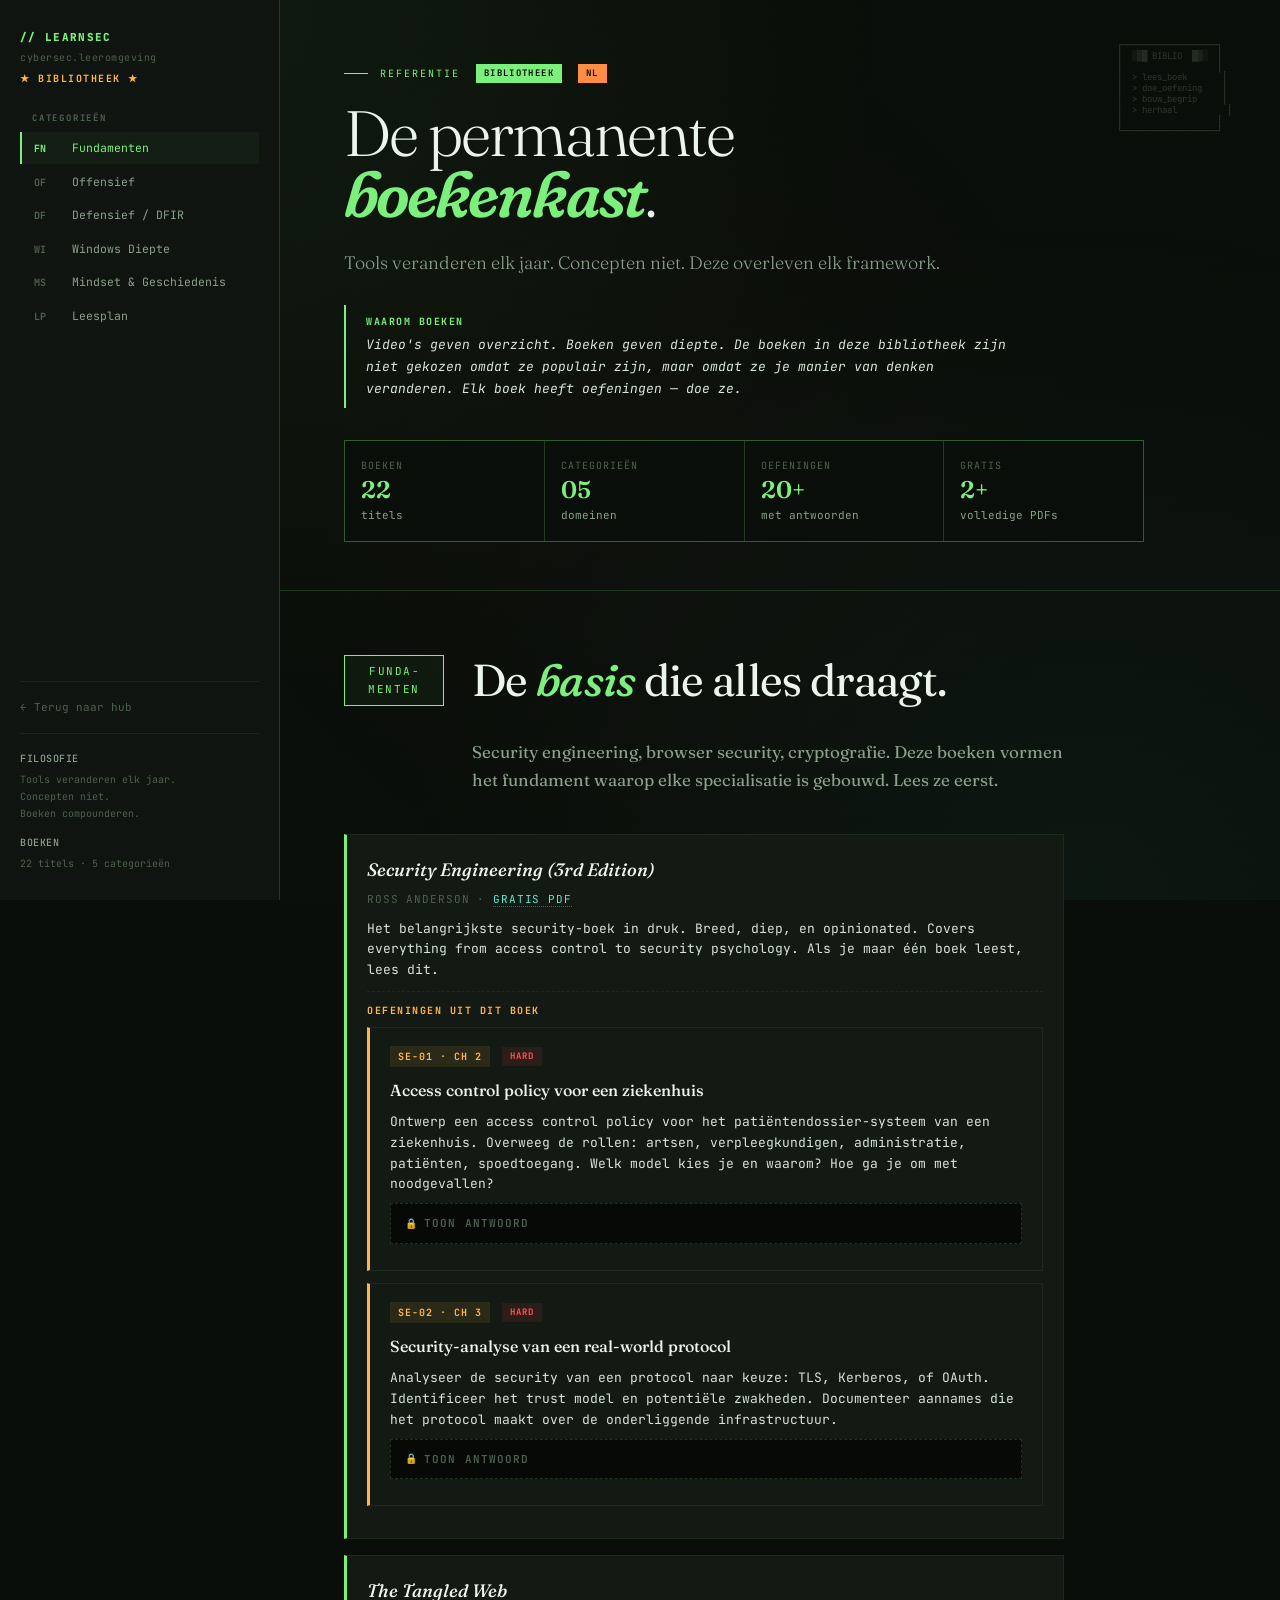
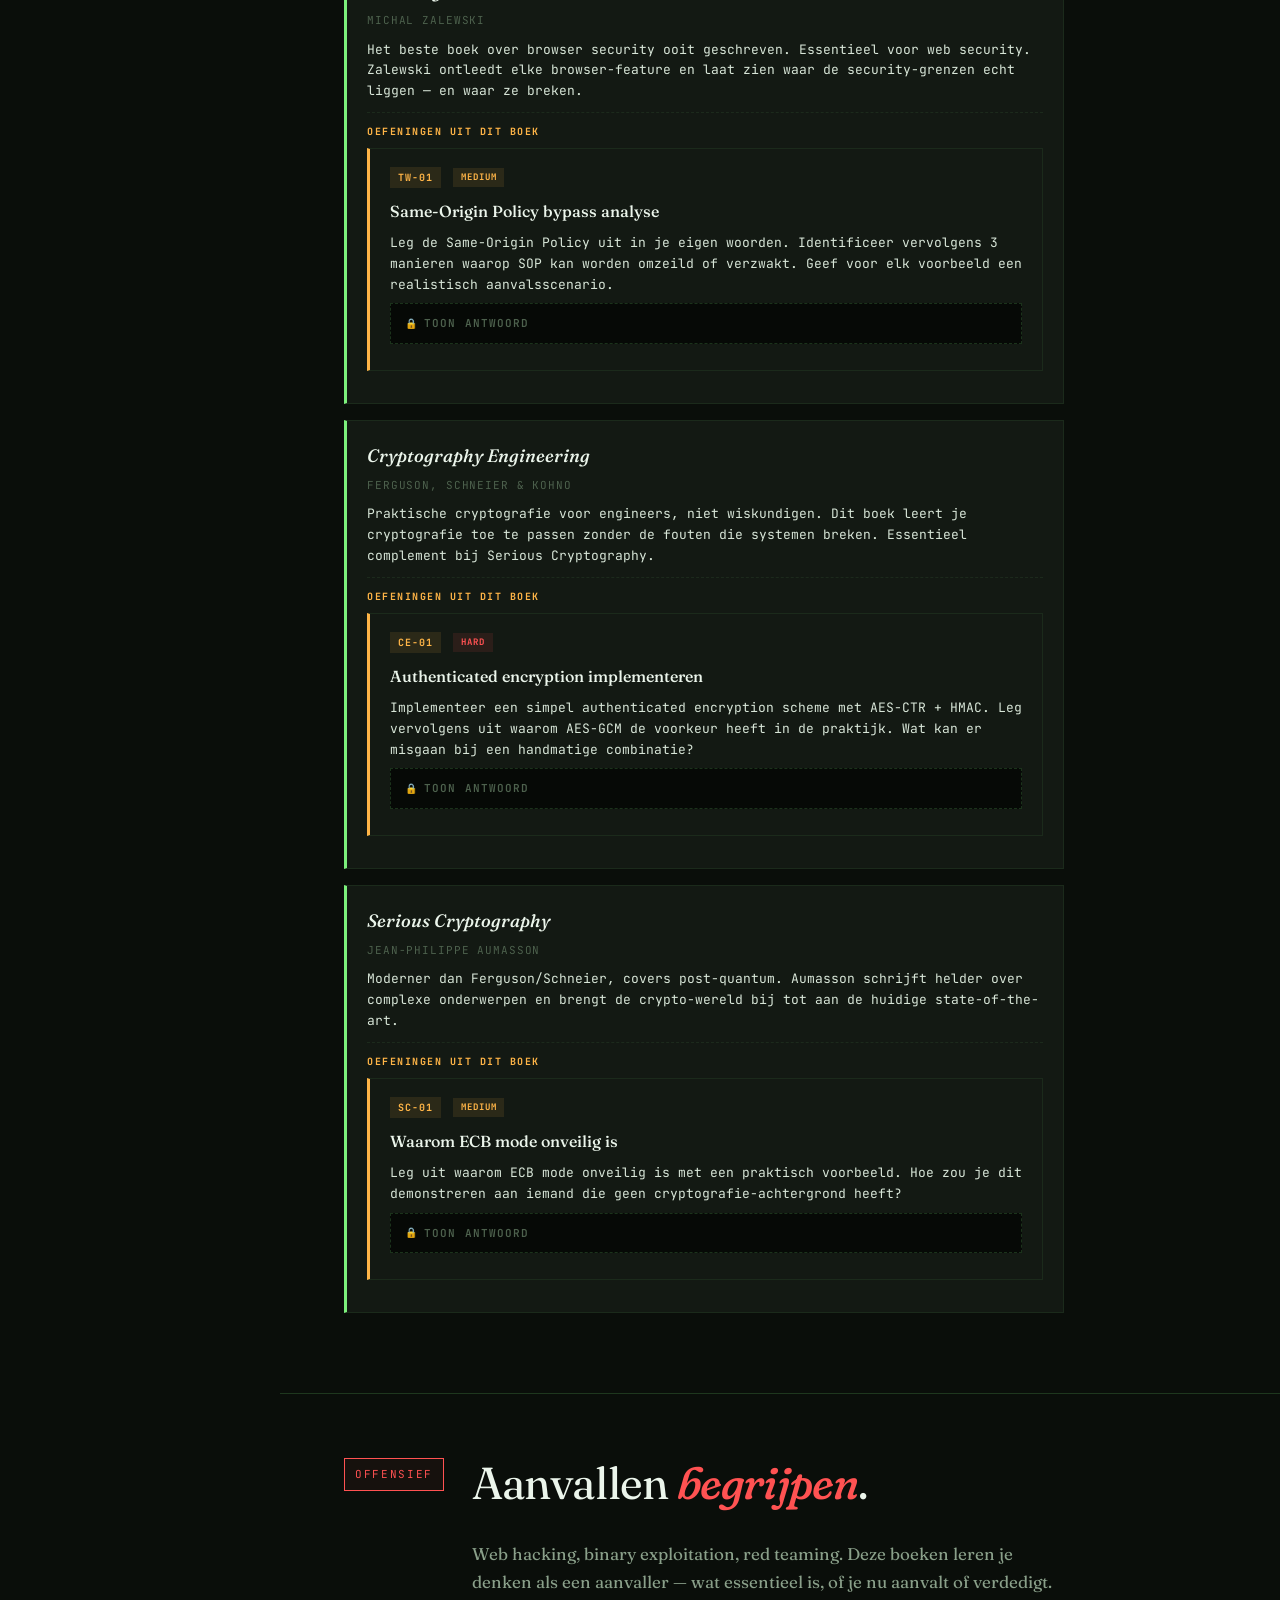
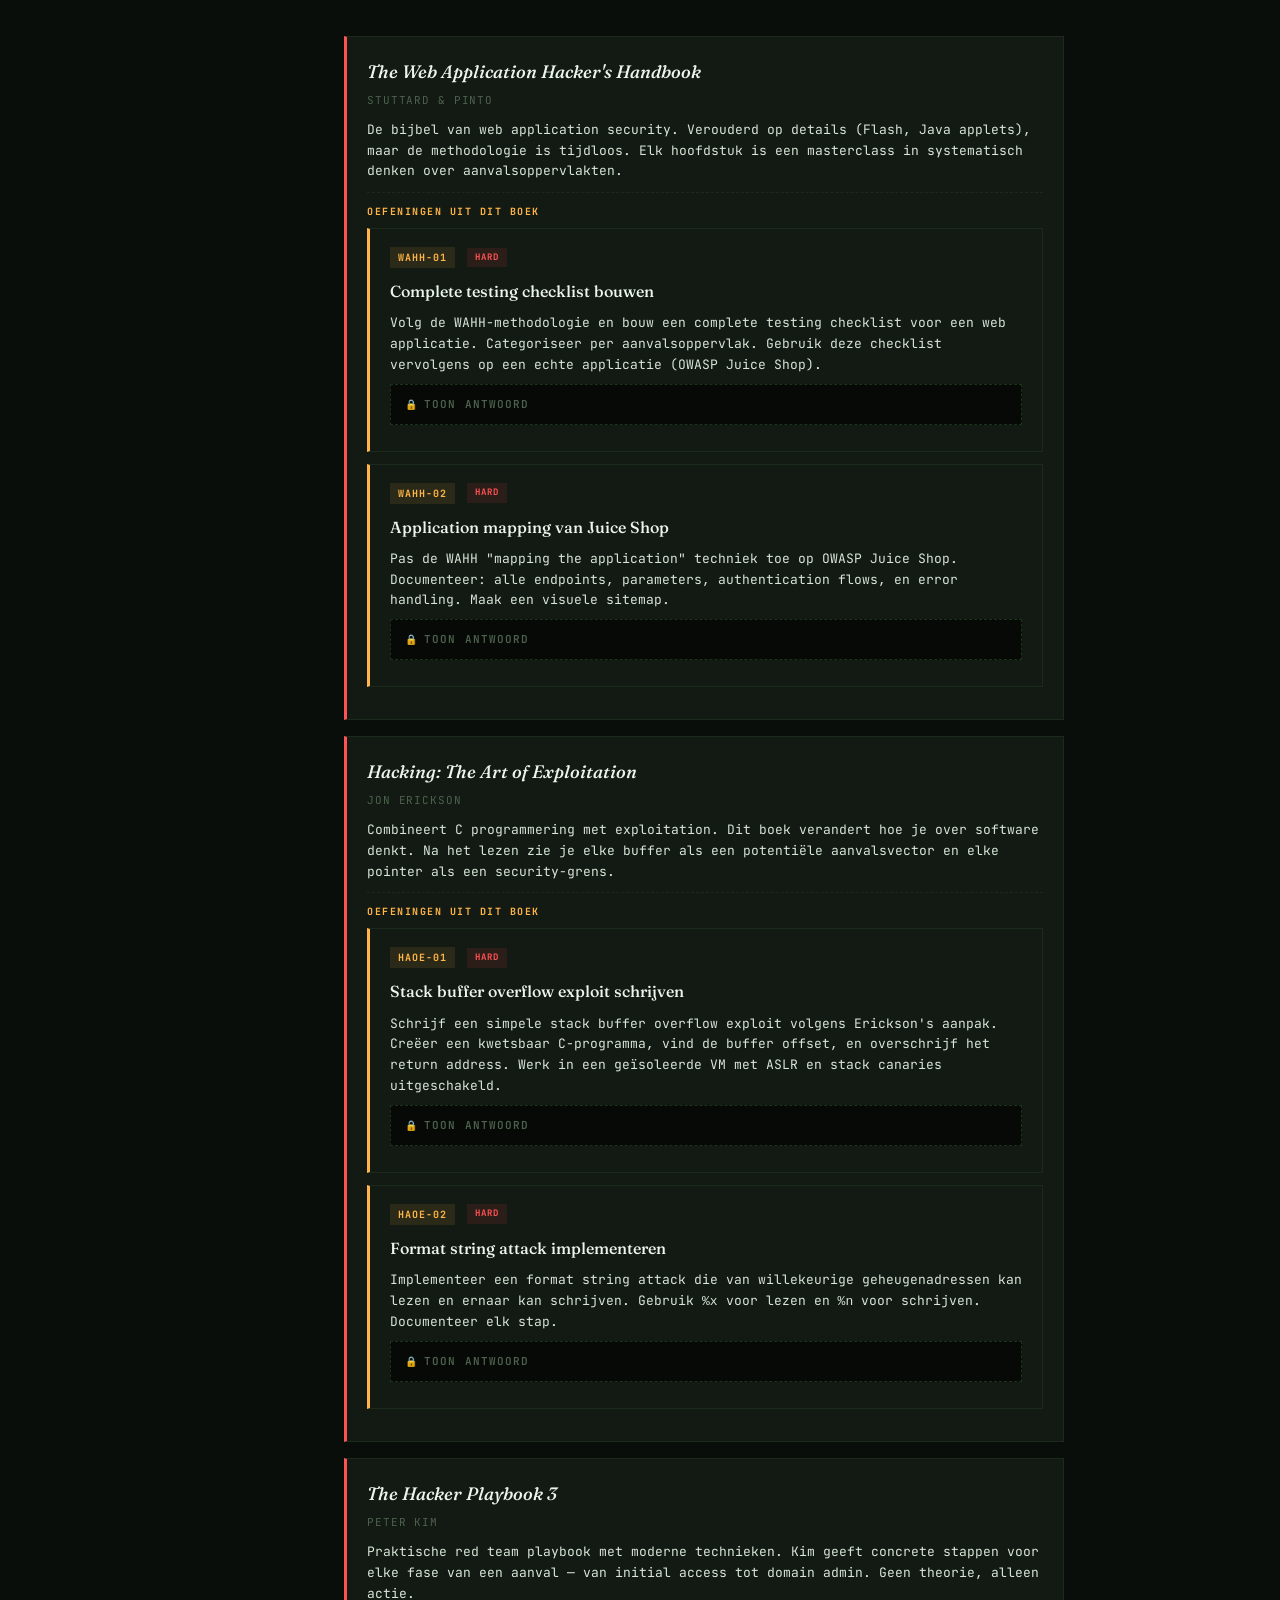
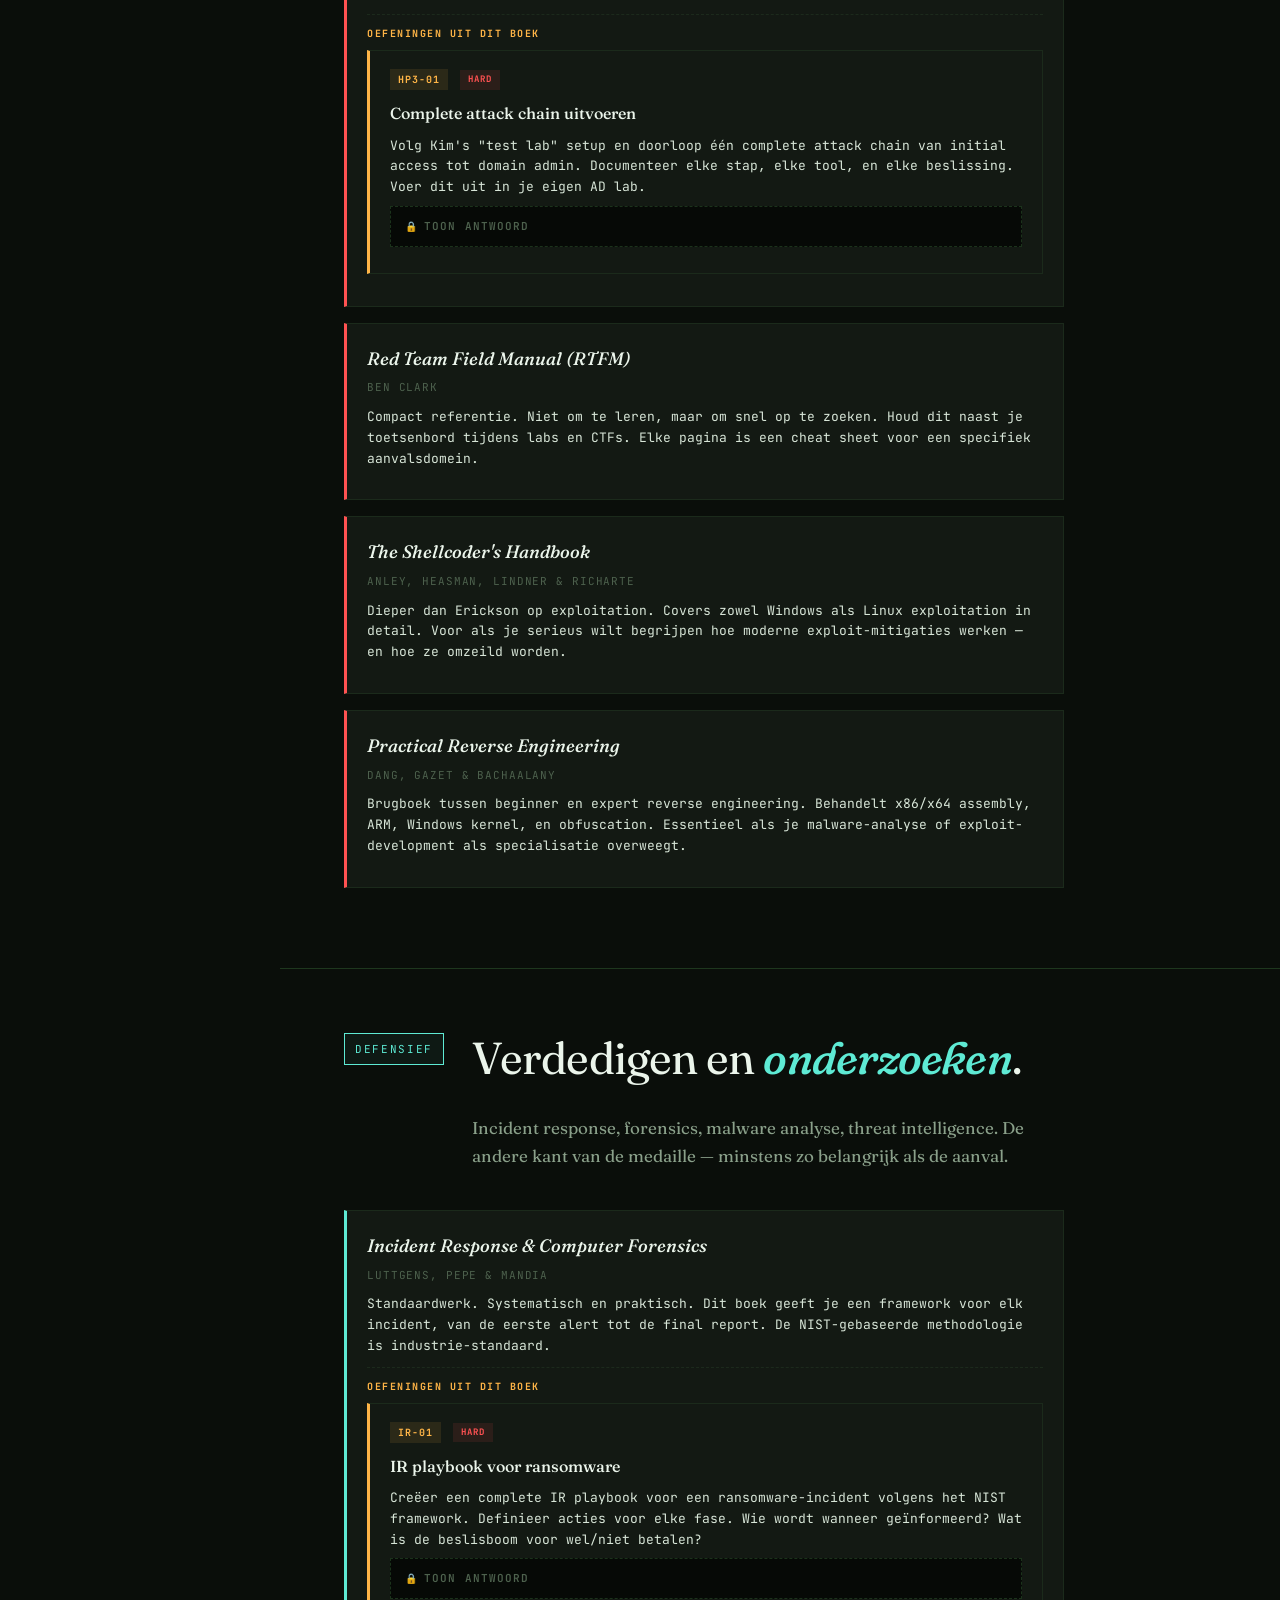
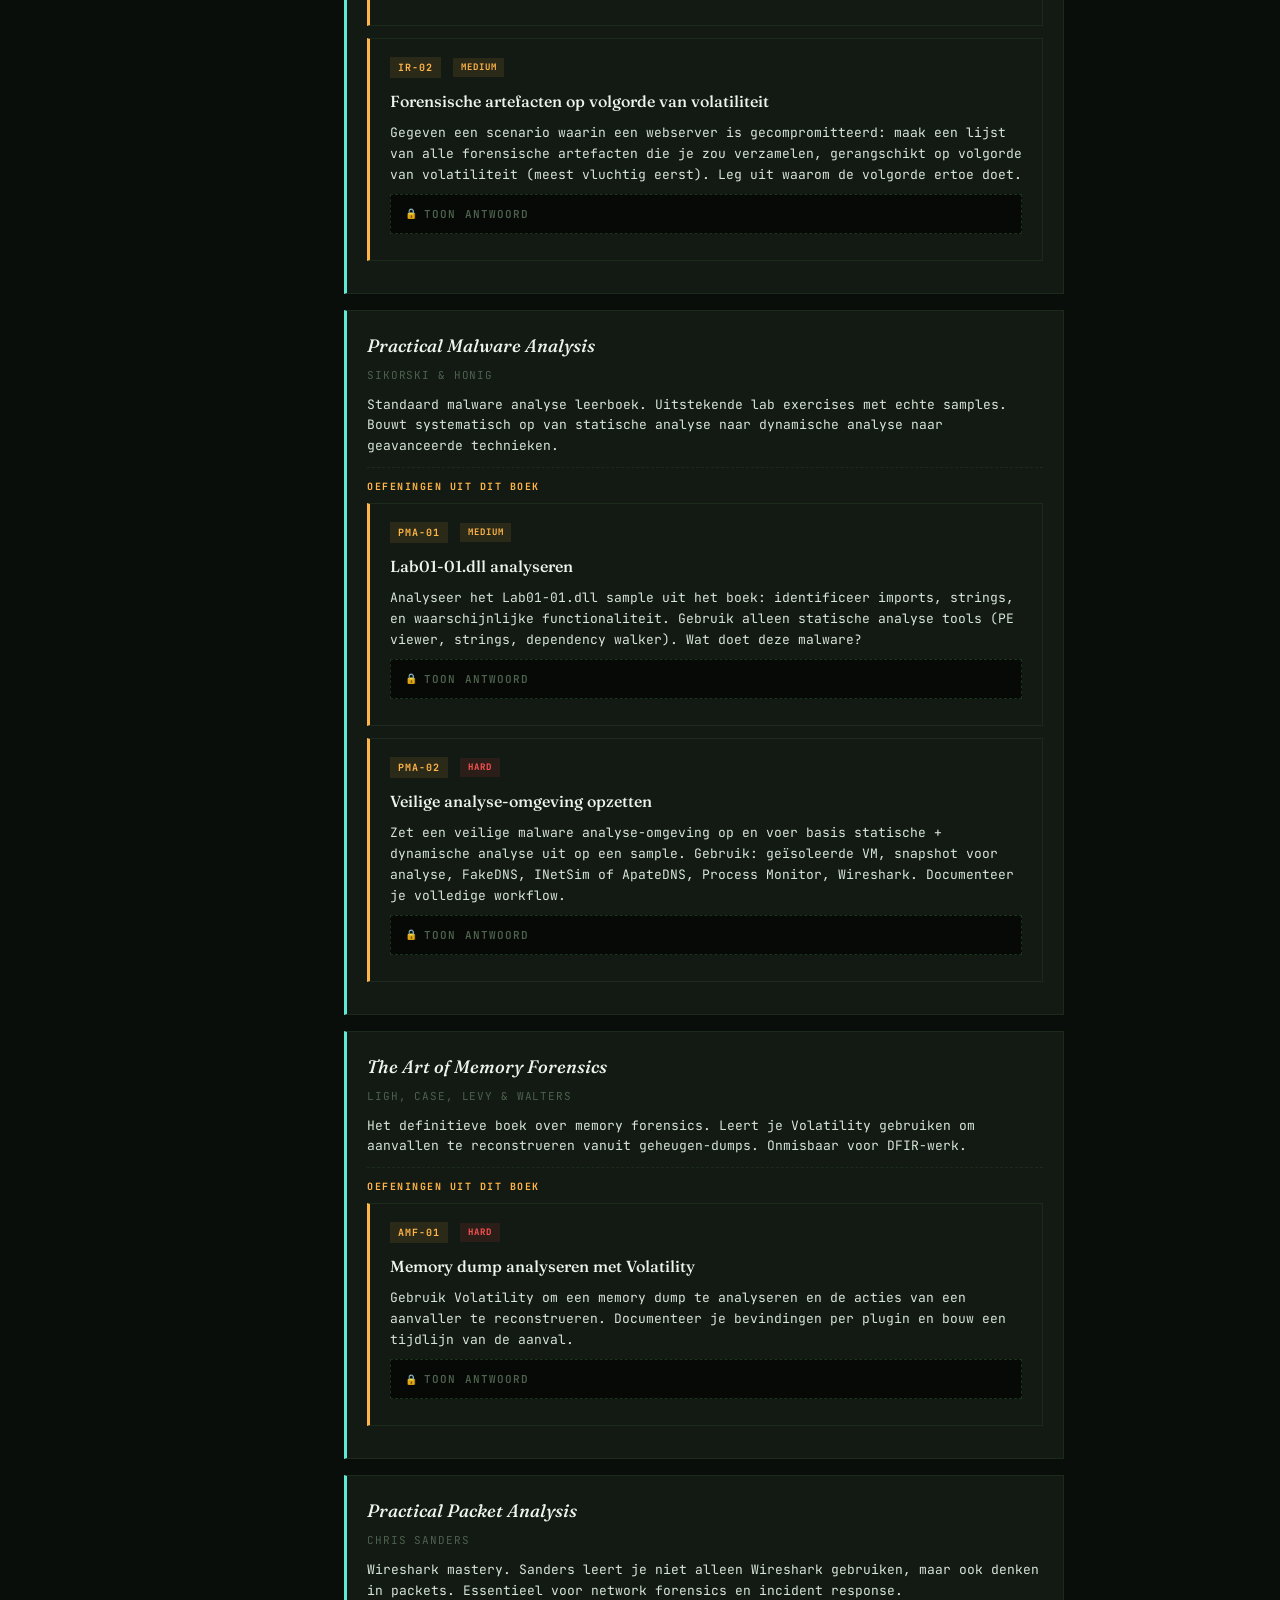
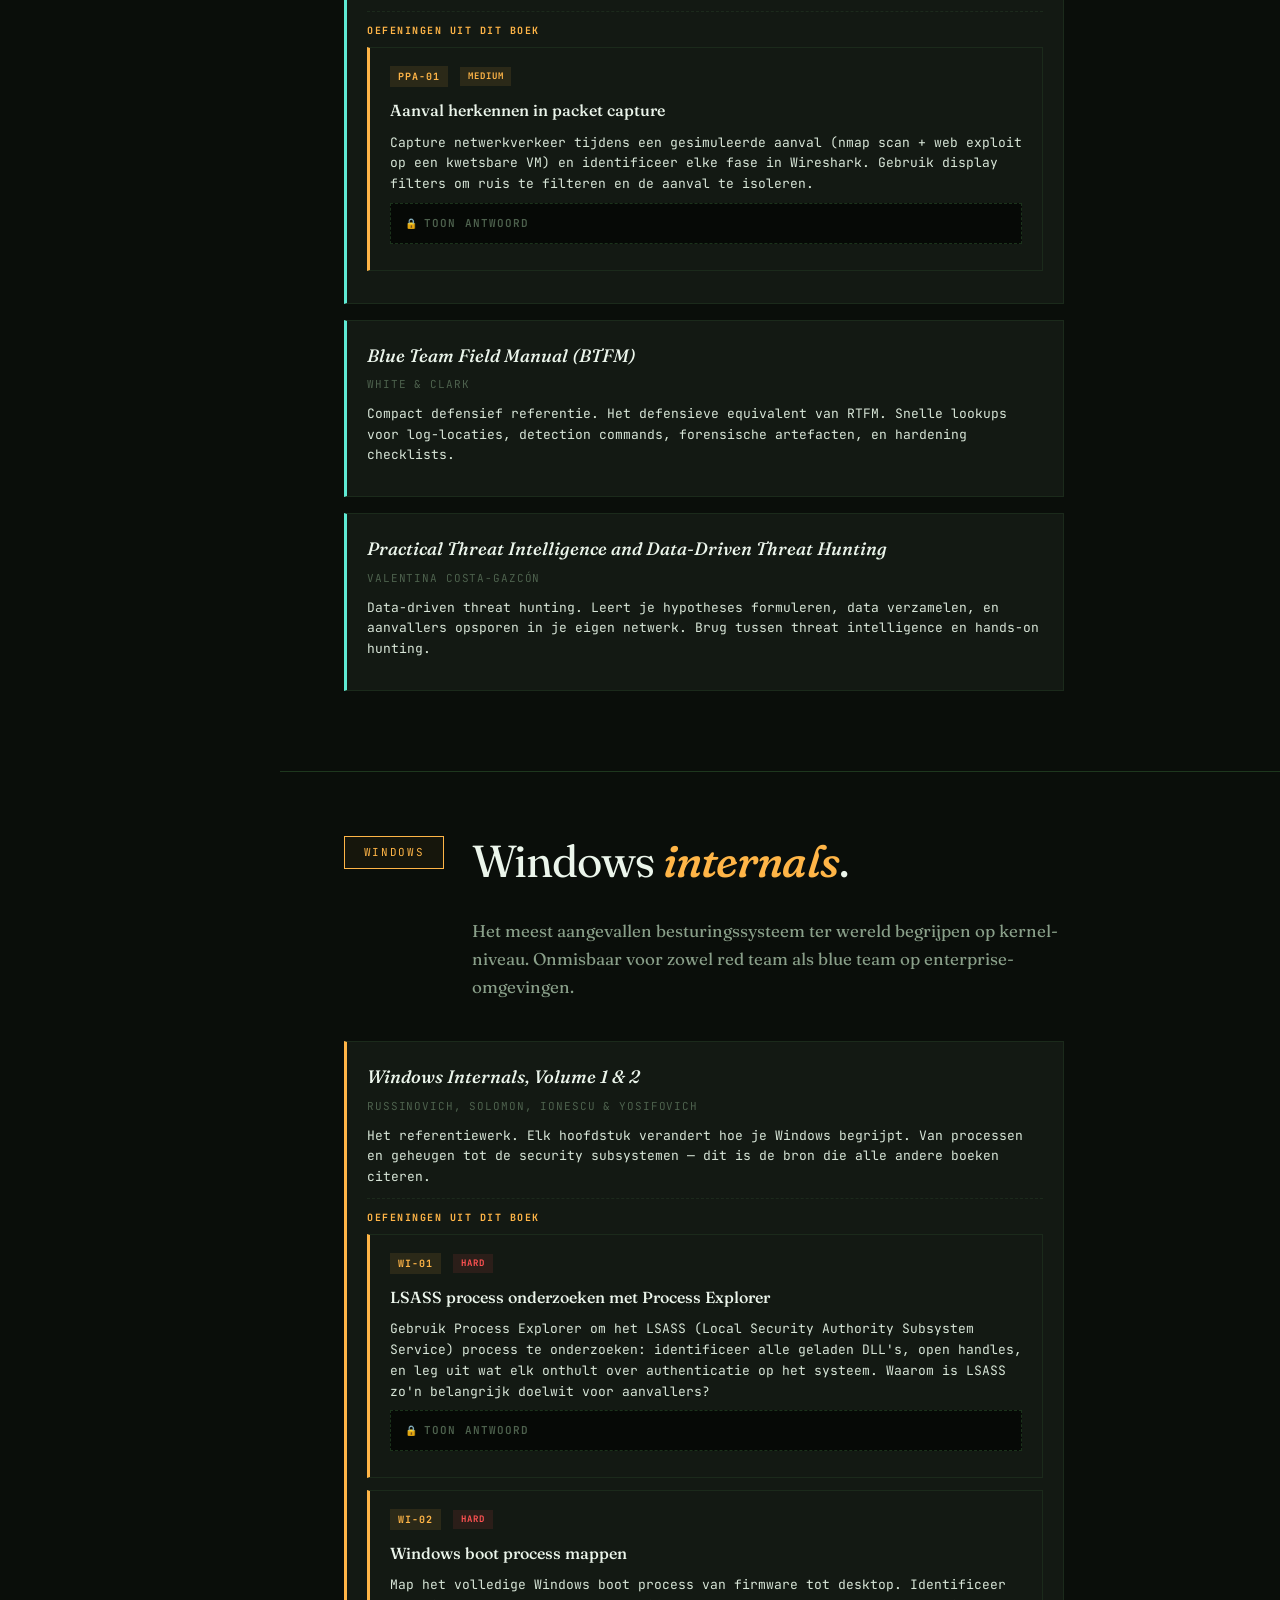
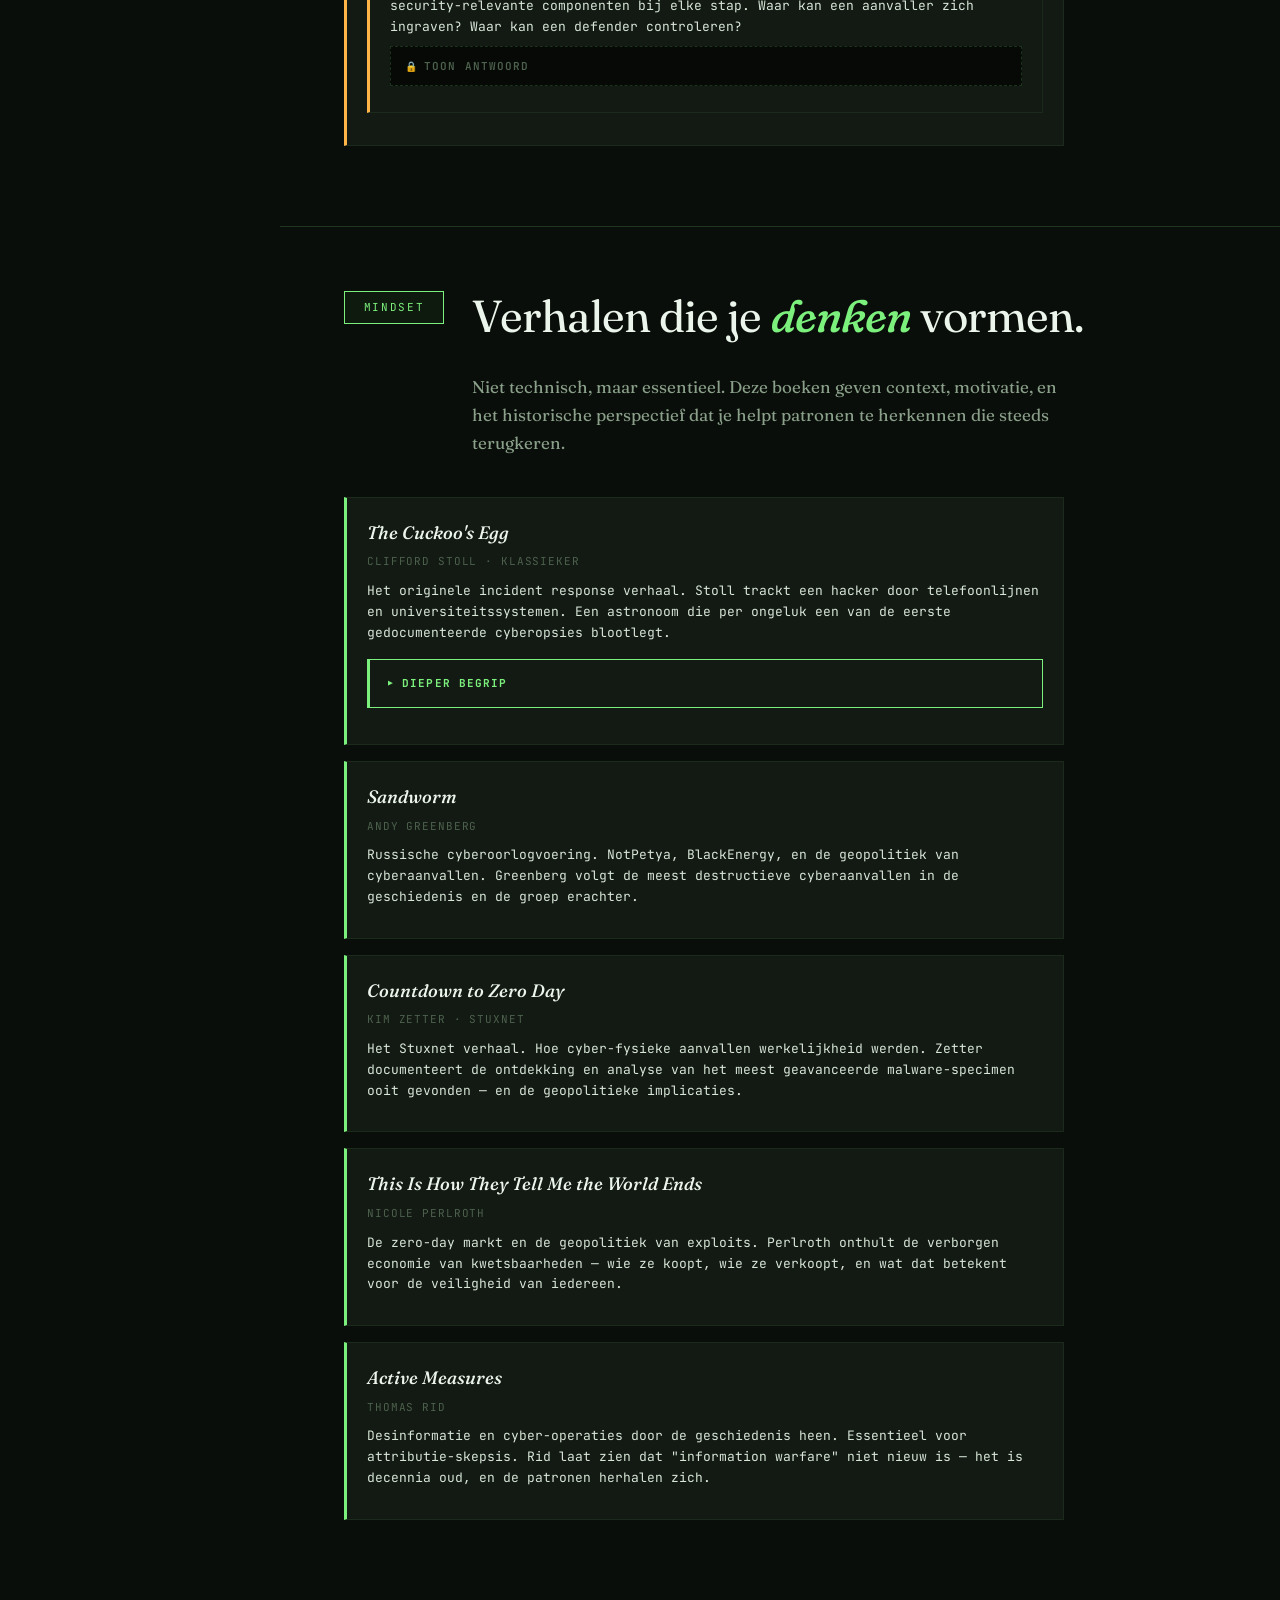
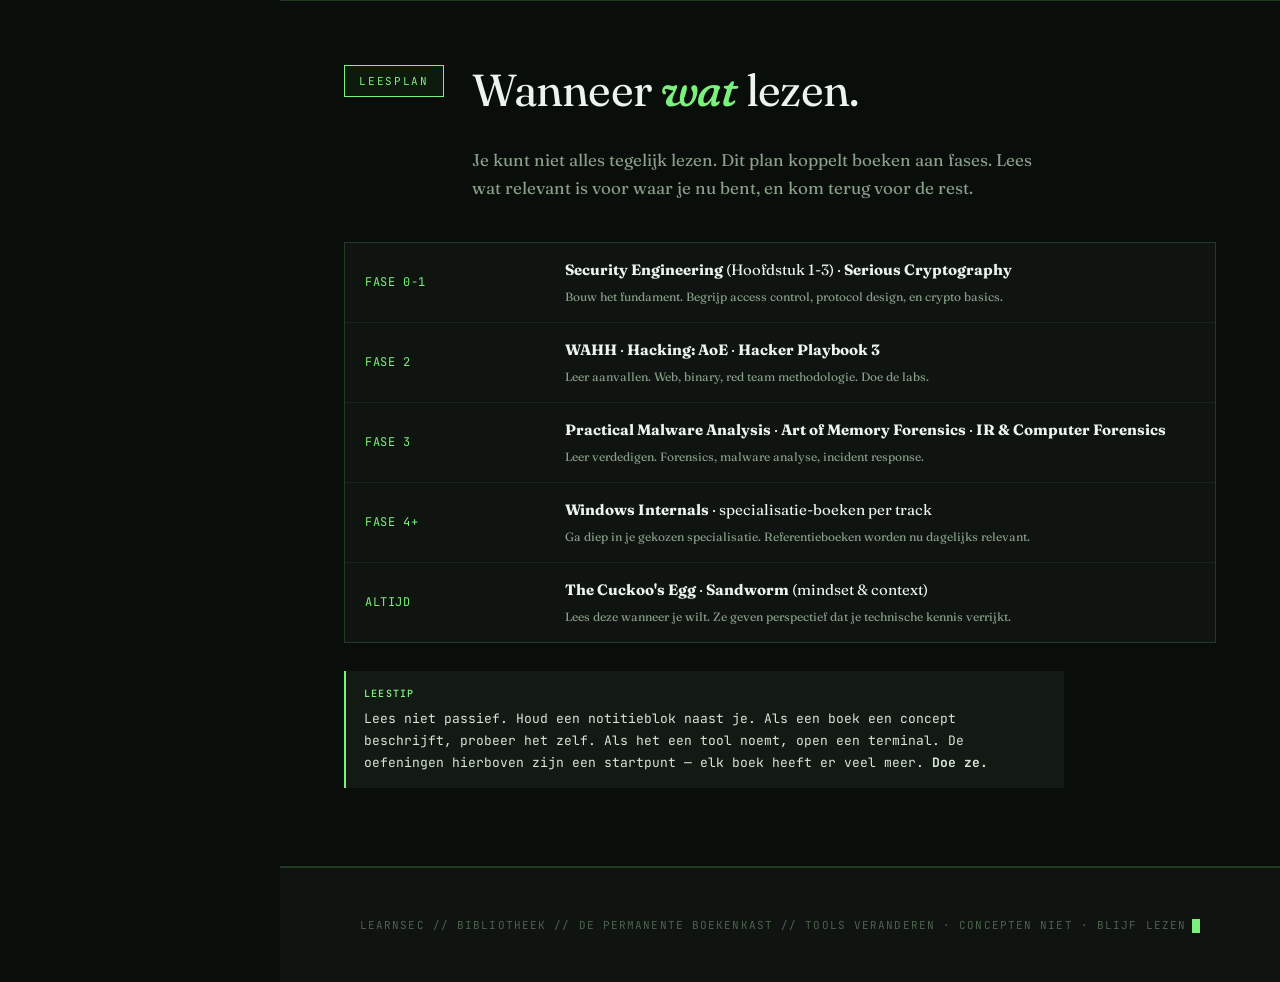
==== pages/bibliotheek.html @ a3b16a24 "Initial commit: LearnSec cybersecurity learning environment Dutch cybersecurity curriculum with 6 ph" ====
<!DOCTYPE html>
<html lang="nl">
<head>
<meta charset="UTF-8">
<meta name="viewport" content="width=device-width, initial-scale=1.0">
<meta name="phase-id" content="bibliotheek">
<title>Bibliotheek // De Permanente Boekenkast // LearnSec</title>
<link rel="preconnect" href="https://fonts.googleapis.com">
<link rel="preconnect" href="https://fonts.gstatic.com" crossorigin>
<link href="https://fonts.googleapis.com/css2?family=JetBrains+Mono:wght@300;400;500;700;800&family=Fraunces:opsz,wght,SOFT@9..144,300;9..144,400;9..144,600;9..144,800&display=swap" rel="stylesheet">
<link rel="stylesheet" href="../css/style.css">
<style>
/* ============================================================
   BIBLIOTHEEK — Supplementary Styles
   ============================================================ */

details.deep-understanding {
  background: var(--bg-panel);
  border: 1px solid var(--accent);
  border-left: 3px solid var(--accent);
  margin: 16px 0;
  max-width: 720px;
}
details.deep-understanding summary {
  padding: 14px 18px;
  cursor: pointer;
  font-family: var(--mono);
  font-size: 11px;
  font-weight: 700;
  letter-spacing: 0.1em;
  color: var(--accent);
  text-transform: uppercase;
  user-select: none;
}
details.deep-understanding summary:hover { background: rgba(124,240,124,0.05); }
details.deep-understanding[open] summary { border-bottom: 1px solid var(--rule-soft); }
details.deep-understanding .deep-content {
  padding: 18px;
  font-size: 13px;
  line-height: 1.7;
  color: var(--ink);
}
details.deep-understanding .deep-content p { margin-bottom: 12px; max-width: none; }

details.answer-reveal {
  background: var(--bg-deep);
  border: 1px dashed var(--rule);
  margin: 8px 0;
  max-width: 720px;
}
details.answer-reveal summary {
  padding: 10px 14px;
  cursor: pointer;
  font-size: 11px;
  color: var(--ink-faint);
  letter-spacing: 0.1em;
  font-weight: 600;
  user-select: none;
}
details.answer-reveal summary:hover { color: var(--accent); }
details.answer-reveal .answer-content {
  padding: 14px;
  font-size: 13px;
  line-height: 1.6;
  color: var(--ink-dim);
  border-top: 1px dashed var(--rule-soft);
}

.book-card-detailed {
  background: var(--bg-panel);
  border: 1px solid var(--rule-soft);
  border-left: 3px solid var(--accent);
  padding: 20px;
  margin-bottom: 16px;
  max-width: 720px;
}
.book-card-detailed .book-title-main {
  font-family: var(--serif);
  font-size: 18px;
  font-weight: 500;
  color: var(--ink-bright);
  font-style: italic;
  margin-bottom: 4px;
}
.book-card-detailed .book-author-main {
  font-size: 11px;
  color: var(--ink-faint);
  letter-spacing: 0.08em;
  margin-bottom: 10px;
}
.book-card-detailed .book-why {
  font-size: 13px;
  color: var(--ink);
  line-height: 1.6;
  margin-bottom: 10px;
}
.book-card-detailed .book-exercises {
  border-top: 1px dashed var(--rule-soft);
  padding-top: 10px;
  margin-top: 10px;
}
.book-card-detailed .book-exercises h5 {
  font-family: var(--mono);
  font-size: 10px;
  color: var(--accent-amber);
  letter-spacing: 0.15em;
  margin-bottom: 8px;
  font-weight: 700;
}
</style>
</head>
<body>

<div class="frame">

  <aside>
    <div class="brand">// LEARNSEC</div>
    <div class="brand-sub">cybersec.leeromgeving</div>
    <div class="edition">&#9733; BIBLIOTHEEK &#9733;</div>

    <div class="nav-section">
      <div class="nav-section-title">CATEGORIE&Euml;N</div>
      <nav>
        <a href="#fundamenten" class="active"><span class="num">FN</span>Fundamenten</a>
        <a href="#offensief"><span class="num">OF</span>Offensief</a>
        <a href="#defensief"><span class="num">DF</span>Defensief / DFIR</a>
        <a href="#windows"><span class="num">WI</span>Windows Diepte</a>
        <a href="#mindset"><span class="num">MS</span>Mindset &amp; Geschiedenis</a>
        <a href="#leesplan"><span class="num">LP</span>Leesplan</a>
      </nav>
    </div>

    <div class="back-link">
      <a href="../index.html">&larr; Terug naar hub</a>
    </div>

    <div class="meta">
      <strong>FILOSOFIE</strong>
      Tools veranderen elk jaar.<br>
      Concepten niet.<br>
      Boeken compounderen.
      <strong>BOEKEN</strong>
      22 titels &middot; 5 categorie&euml;n
    </div>
  </aside>

  <main id="top">

    <!-- HERO -->
    <div class="hero">
      <div class="ascii-dec">&#9484;&#9472;&#9472;&#9472;&#9472;&#9472;&#9472;&#9472;&#9472;&#9472;&#9472;&#9472;&#9472;&#9472;&#9472;&#9472;&#9472;&#9472;&#9472;&#9472;&#9488;
&#9474;  &#9617;&#9618;&#9619; BIBLIO  &#9619;&#9618;&#9617;  &#9474;
&#9474;                   &#9474;
&#9474;  > lees_boek       &#9474;
&#9474;  > doe_oefening    &#9474;
&#9474;  > bouw_begrip     &#9474;
&#9474;  > herhaal          &#9474;
&#9474;                   &#9474;
&#9492;&#9472;&#9472;&#9472;&#9472;&#9472;&#9472;&#9472;&#9472;&#9472;&#9472;&#9472;&#9472;&#9472;&#9472;&#9472;&#9472;&#9472;&#9472;&#9472;&#9496;</div>

      <div class="tag">REFERENTIE <span class="phase-badge">BIBLIOTHEEK</span><span class="lang">NL</span></div>
      <h1>De permanente<br><em>boekenkast</em>.</h1>
      <p class="lede">Tools veranderen elk jaar. Concepten niet. Deze overleven elk framework.</p>

      <div class="philosophy">
        <strong>WAAROM BOEKEN</strong>
        Video's geven overzicht. Boeken geven diepte. De boeken in deze bibliotheek zijn niet gekozen omdat ze populair zijn, maar omdat ze je manier van denken veranderen. Elk boek heeft oefeningen &mdash; doe ze.
      </div>

      <div class="hero-stats">
        <div class="stat"><div class="k">BOEKEN</div><div class="v">22</div><div class="u">titels</div></div>
        <div class="stat"><div class="k">CATEGORIE&Euml;N</div><div class="v">05</div><div class="u">domeinen</div></div>
        <div class="stat"><div class="k">OEFENINGEN</div><div class="v">20+</div><div class="u">met antwoorden</div></div>
        <div class="stat"><div class="k">GRATIS</div><div class="v">2+</div><div class="u">volledige PDFs</div></div>
      </div>
    </div>

    <!-- ============================================================
         FUNDAMENTEN
         ============================================================ -->
    <section id="fundamenten">
      <div class="section-head">
        <div class="badge">FUNDA&shy;MENTEN</div>
        <div>
          <h2>De <em>basis</em> die alles draagt.</h2>
        </div>
      </div>
      <p class="section-intro">Security engineering, browser security, cryptografie. Deze boeken vormen het fundament waarop elke specialisatie is gebouwd. Lees ze eerst.</p>

      <!-- Book 1: Security Engineering -->
      <div class="book-card-detailed">
        <div class="book-title-main">Security Engineering (3rd Edition)</div>
        <div class="book-author-main">ROSS ANDERSON &middot; <a href="https://cl.cam.ac.uk/~rja14/book.html" target="_blank" rel="noopener">GRATIS PDF</a></div>
        <div class="book-why">
          Het belangrijkste security-boek in druk. Breed, diep, en opinionated. Covers everything from access control to security psychology. Als je maar &eacute;&eacute;n boek leest, lees dit.
        </div>
        <div class="book-exercises">
          <h5>OEFENINGEN UIT DIT BOEK</h5>

          <div class="exercise">
            <div class="exercise-header">
              <div class="exercise-num">SE-01 &middot; CH 2</div>
              <div class="exercise-difficulty hard">HARD</div>
            </div>
            <div class="exercise-title">Access control policy voor een ziekenhuis</div>
            <div class="exercise-desc">
              Ontwerp een access control policy voor het pati&euml;ntendossier-systeem van een ziekenhuis. Overweeg de rollen: artsen, verpleegkundigen, administratie, pati&euml;nten, spoedtoegang. Welk model kies je en waarom? Hoe ga je om met noodgevallen?
            </div>
            <details class="answer-reveal">
              <summary>TOON ANTWOORD</summary>
              <div class="answer-content">
                <strong>Bell-LaPadula</strong> voor vertrouwelijkheid (no read up, no write down), maar ziekenhuizen vereisen een <strong>"break glass"</strong> noodmechanisme dat normaal beleid overschrijft met volledige audit logging. Dit is een fundamenteel spanningsveld: strikt access control versus levensreddende toegang. De oplossing is niet het model loslaten, maar een gecontroleerde override met onmiddellijke notificatie en retroactieve review.
              </div>
            </details>
          </div>

          <div class="exercise">
            <div class="exercise-header">
              <div class="exercise-num">SE-02 &middot; CH 3</div>
              <div class="exercise-difficulty hard">HARD</div>
            </div>
            <div class="exercise-title">Security-analyse van een real-world protocol</div>
            <div class="exercise-desc">
              Analyseer de security van een protocol naar keuze: TLS, Kerberos, of OAuth. Identificeer het trust model en potenti&euml;le zwakheden. Documenteer aannames die het protocol maakt over de onderliggende infrastructuur.
            </div>
            <details class="answer-reveal">
              <summary>TOON ANTWOORD</summary>
              <div class="answer-content">
                <strong>Voorbeeld: Kerberos</strong> &mdash; Het trust model draait om de KDC (Key Distribution Center) als single point of trust. Zwakheden: <strong>Golden Ticket</strong> (compromitteer krbtgt hash = onbeperkte toegang), <strong>Kerberoasting</strong> (zwakke service account wachtwoorden kraken via TGS tickets), <strong>delegation abuse</strong> (constrained/unconstrained delegation misbruik). Het model veronderstelt dat de KDC onkwetsbaar is &mdash; wat in de praktijk zelden waar is.
              </div>
            </details>
          </div>

        </div>
      </div>

      <!-- Book 2: The Tangled Web -->
      <div class="book-card-detailed">
        <div class="book-title-main">The Tangled Web</div>
        <div class="book-author-main">MICHAL ZALEWSKI</div>
        <div class="book-why">
          Het beste boek over browser security ooit geschreven. Essentieel voor web security. Zalewski ontleedt elke browser-feature en laat zien waar de security-grenzen echt liggen &mdash; en waar ze breken.
        </div>
        <div class="book-exercises">
          <h5>OEFENINGEN UIT DIT BOEK</h5>

          <div class="exercise">
            <div class="exercise-header">
              <div class="exercise-num">TW-01</div>
              <div class="exercise-difficulty medium">MEDIUM</div>
            </div>
            <div class="exercise-title">Same-Origin Policy bypass analyse</div>
            <div class="exercise-desc">
              Leg de Same-Origin Policy uit in je eigen woorden. Identificeer vervolgens 3 manieren waarop SOP kan worden omzeild of verzwakt. Geef voor elk voorbeeld een realistisch aanvalsscenario.
            </div>
            <details class="answer-reveal">
              <summary>TOON ANTWOORD</summary>
              <div class="answer-content">
                SOP blokkeert cross-origin reads (scheme + host + port moeten matchen). Bypasses: <strong>1) CORS misconfiguratie</strong> &mdash; server reflecteert <code>Origin</code> header zonder validatie in <code>Access-Control-Allow-Origin</code>. <strong>2) JSONP callbacks</strong> &mdash; legacy API's die data wrappen in een functie-aanroep via <code>&lt;script&gt;</code> tags. <strong>3) postMessage zonder origin validatie</strong> &mdash; ontvangende window checkt niet welk origin het bericht stuurt.
              </div>
            </details>
          </div>

        </div>
      </div>

      <!-- Book 3: Cryptography Engineering -->
      <div class="book-card-detailed">
        <div class="book-title-main">Cryptography Engineering</div>
        <div class="book-author-main">FERGUSON, SCHNEIER &amp; KOHNO</div>
        <div class="book-why">
          Praktische cryptografie voor engineers, niet wiskundigen. Dit boek leert je cryptografie toe te passen zonder de fouten die systemen breken. Essentieel complement bij Serious Cryptography.
        </div>
        <div class="book-exercises">
          <h5>OEFENINGEN UIT DIT BOEK</h5>

          <div class="exercise">
            <div class="exercise-header">
              <div class="exercise-num">CE-01</div>
              <div class="exercise-difficulty hard">HARD</div>
            </div>
            <div class="exercise-title">Authenticated encryption implementeren</div>
            <div class="exercise-desc">
              Implementeer een simpel authenticated encryption scheme met AES-CTR + HMAC. Leg vervolgens uit waarom AES-GCM de voorkeur heeft in de praktijk. Wat kan er misgaan bij een handmatige combinatie?
            </div>
            <details class="answer-reveal">
              <summary>TOON ANTWOORD</summary>
              <div class="answer-content">
                AES-CTR biedt vertrouwelijkheid (stream cipher mode), HMAC biedt authenticatie. Maar de combinatie vereist zorgvuldig nonce-beheer en de correcte volgorde: <strong>encrypt-then-MAC</strong> (niet MAC-then-encrypt of encrypt-and-MAC). AES-GCM combineert beide operaties in &eacute;&eacute;n primitief, wat implementatiefouten vermindert. Het belangrijkste risico: nonce-hergebruik in CTR mode onthult XOR van plaintexten; in GCM breekt het ook de authenticatie volledig.
              </div>
            </details>
          </div>

        </div>
      </div>

      <!-- Book 4: Serious Cryptography -->
      <div class="book-card-detailed">
        <div class="book-title-main">Serious Cryptography</div>
        <div class="book-author-main">JEAN-PHILIPPE AUMASSON</div>
        <div class="book-why">
          Moderner dan Ferguson/Schneier, covers post-quantum. Aumasson schrijft helder over complexe onderwerpen en brengt de crypto-wereld bij tot aan de huidige state-of-the-art.
        </div>
        <div class="book-exercises">
          <h5>OEFENINGEN UIT DIT BOEK</h5>

          <div class="exercise">
            <div class="exercise-header">
              <div class="exercise-num">SC-01</div>
              <div class="exercise-difficulty medium">MEDIUM</div>
            </div>
            <div class="exercise-title">Waarom ECB mode onveilig is</div>
            <div class="exercise-desc">
              Leg uit waarom ECB mode onveilig is met een praktisch voorbeeld. Hoe zou je dit demonstreren aan iemand die geen cryptografie-achtergrond heeft?
            </div>
            <details class="answer-reveal">
              <summary>TOON ANTWOORD</summary>
              <div class="answer-content">
                ECB (Electronic Codebook) versleutelt identieke plaintext-blokken tot identieke ciphertext-blokken, waardoor patronen zichtbaar blijven. De klassieke <strong>"ECB penguin"</strong> demonstreert dit visueel: encrypteer een bitmap-afbeelding met ECB en de contouren van het origineel blijven herkenbaar in de ciphertext. Dit is omdat elke blok onafhankelijk wordt versleuteld zonder context van omliggende blokken. CBC, CTR, of GCM lossen dit op door elk blok afhankelijk te maken van voorgaande blokken of een counter.
              </div>
            </details>
          </div>

        </div>
      </div>

    </section>

    <!-- ============================================================
         OFFENSIEF
         ============================================================ -->
    <section id="offensief" class="phase-2">
      <div class="section-head">
        <div class="badge">OFFEN&shy;SIEF</div>
        <div>
          <h2>Aanvallen <em>begrijpen</em>.</h2>
        </div>
      </div>
      <p class="section-intro">Web hacking, binary exploitation, red teaming. Deze boeken leren je denken als een aanvaller &mdash; wat essentieel is, of je nu aanvalt of verdedigt.</p>

      <!-- Book 5: WAHH -->
      <div class="book-card-detailed" style="border-left-color: var(--accent-hot);">
        <div class="book-title-main">The Web Application Hacker's Handbook</div>
        <div class="book-author-main">STUTTARD &amp; PINTO</div>
        <div class="book-why">
          De bijbel van web application security. Verouderd op details (Flash, Java applets), maar de methodologie is tijdloos. Elk hoofdstuk is een masterclass in systematisch denken over aanvalsoppervlakten.
        </div>
        <div class="book-exercises">
          <h5>OEFENINGEN UIT DIT BOEK</h5>

          <div class="exercise">
            <div class="exercise-header">
              <div class="exercise-num">WAHH-01</div>
              <div class="exercise-difficulty hard">HARD</div>
            </div>
            <div class="exercise-title">Complete testing checklist bouwen</div>
            <div class="exercise-desc">
              Volg de WAHH-methodologie en bouw een complete testing checklist voor een web applicatie. Categoriseer per aanvalsoppervlak. Gebruik deze checklist vervolgens op een echte applicatie (OWASP Juice Shop).
            </div>
            <details class="answer-reveal">
              <summary>TOON ANTWOORD</summary>
              <div class="answer-content">
                Systematische checklist: <strong>1) Input mapping</strong> &mdash; alle parameters, headers, cookies identificeren. <strong>2) Authentication testing</strong> &mdash; brute force, credential stuffing, password policy. <strong>3) Session management</strong> &mdash; token entropy, fixation, timeout. <strong>4) Access control</strong> &mdash; horizontal/vertical privilege escalation, IDOR. <strong>5) Injection points</strong> &mdash; SQL, XSS, command injection, SSTI. <strong>6) Logic flaws</strong> &mdash; race conditions, business logic bypass. <strong>7) Information disclosure</strong> &mdash; error messages, debug endpoints, source code leaks.
              </div>
            </details>
          </div>

          <div class="exercise">
            <div class="exercise-header">
              <div class="exercise-num">WAHH-02</div>
              <div class="exercise-difficulty hard">HARD</div>
            </div>
            <div class="exercise-title">Application mapping van Juice Shop</div>
            <div class="exercise-desc">
              Pas de WAHH "mapping the application" techniek toe op OWASP Juice Shop. Documenteer: alle endpoints, parameters, authentication flows, en error handling. Maak een visuele sitemap.
            </div>
            <details class="answer-reveal">
              <summary>TOON ANTWOORD</summary>
              <div class="answer-content">
                Gebruik Burp Suite of OWASP ZAP als proxy. Crawl de applicatie handmatig en automatisch. Documenteer: <strong>API endpoints</strong> (/rest/*, /api/*), <strong>parameters</strong> (query strings, JSON bodies, cookies), <strong>auth flows</strong> (login, registration, JWT tokens), <strong>error responses</strong> (stack traces, verbose errors). Let specifiek op verborgen endpoints (robots.txt, JavaScript source analysis) en onbeschermde admin-functionaliteit.
              </div>
            </details>
          </div>

        </div>
      </div>

      <!-- Book 6: Hacking AoE -->
      <div class="book-card-detailed" style="border-left-color: var(--accent-hot);">
        <div class="book-title-main">Hacking: The Art of Exploitation</div>
        <div class="book-author-main">JON ERICKSON</div>
        <div class="book-why">
          Combineert C programmering met exploitation. Dit boek verandert hoe je over software denkt. Na het lezen zie je elke buffer als een potenti&euml;le aanvalsvector en elke pointer als een security-grens.
        </div>
        <div class="book-exercises">
          <h5>OEFENINGEN UIT DIT BOEK</h5>

          <div class="exercise">
            <div class="exercise-header">
              <div class="exercise-num">HAOE-01</div>
              <div class="exercise-difficulty hard">HARD</div>
            </div>
            <div class="exercise-title">Stack buffer overflow exploit schrijven</div>
            <div class="exercise-desc">
              Schrijf een simpele stack buffer overflow exploit volgens Erickson's aanpak. Cre&euml;er een kwetsbaar C-programma, vind de buffer offset, en overschrijf het return address. Werk in een ge&iuml;soleerde VM met ASLR en stack canaries uitgeschakeld.
            </div>
            <details class="answer-reveal">
              <summary>TOON ANTWOORD</summary>
              <div class="answer-content">
                <strong>Stap 1:</strong> Cre&euml;er kwetsbaar C-programma met <code>gets()</code> of <code>strcpy()</code> zonder bounds checking. <strong>Stap 2:</strong> Compileer met <code>-fno-stack-protector -z execstack</code> en schakel ASLR uit. <strong>Stap 3:</strong> Vind buffer offset tot return address met pattern generation (bijv. <code>msf-pattern_create</code>). <strong>Stap 4:</strong> Overschrijf return address met adres van shellcode op de stack, of gebruik return-to-libc (<code>system("/bin/sh")</code>).
              </div>
            </details>
          </div>

          <div class="exercise">
            <div class="exercise-header">
              <div class="exercise-num">HAOE-02</div>
              <div class="exercise-difficulty hard">HARD</div>
            </div>
            <div class="exercise-title">Format string attack implementeren</div>
            <div class="exercise-desc">
              Implementeer een format string attack die van willekeurige geheugenadressen kan lezen en ernaar kan schrijven. Gebruik <code>%x</code> voor lezen en <code>%n</code> voor schrijven. Documenteer elk stap.
            </div>
            <details class="answer-reveal">
              <summary>TOON ANTWOORD</summary>
              <div class="answer-content">
                Format string kwetsbaarheden ontstaan wanneer user input direct als format string wordt gebruikt: <code>printf(user_input)</code> in plaats van <code>printf("%s", user_input)</code>. <strong>Lezen:</strong> gebruik <code>%x</code> of <code>%p</code> om stack-waarden te lekken. <strong>Schrijven:</strong> gebruik <code>%n</code> dat het aantal tot dusver geschreven bytes naar een adres schrijft. Door padding met <code>%Nx</code> kun je de waarde controleren. Combineer met direct parameter access (<code>%7$n</code>) voor precisie.
              </div>
            </details>
          </div>

        </div>
      </div>

      <!-- Book 7: Hacker Playbook 3 -->
      <div class="book-card-detailed" style="border-left-color: var(--accent-hot);">
        <div class="book-title-main">The Hacker Playbook 3</div>
        <div class="book-author-main">PETER KIM</div>
        <div class="book-why">
          Praktische red team playbook met moderne technieken. Kim geeft concrete stappen voor elke fase van een aanval &mdash; van initial access tot domain admin. Geen theorie, alleen actie.
        </div>
        <div class="book-exercises">
          <h5>OEFENINGEN UIT DIT BOEK</h5>

          <div class="exercise">
            <div class="exercise-header">
              <div class="exercise-num">HP3-01</div>
              <div class="exercise-difficulty hard">HARD</div>
            </div>
            <div class="exercise-title">Complete attack chain uitvoeren</div>
            <div class="exercise-desc">
              Volg Kim's "test lab" setup en doorloop &eacute;&eacute;n complete attack chain van initial access tot domain admin. Documenteer elke stap, elke tool, en elke beslissing. Voer dit uit in je eigen AD lab.
            </div>
            <details class="answer-reveal">
              <summary>TOON ANTWOORD</summary>
              <div class="answer-content">
                Typische chain: <strong>1) Recon</strong> &mdash; nmap, enum4linux, kerbrute. <strong>2) Initial access</strong> &mdash; phishing payload of web exploit. <strong>3) Local enumeration</strong> &mdash; winPEAS, Seatbelt. <strong>4) Privilege escalation</strong> &mdash; service misconfig, unquoted paths, token impersonation. <strong>5) Lateral movement</strong> &mdash; Pass-the-Hash, PSExec, WMI. <strong>6) Domain escalation</strong> &mdash; Kerberoasting, DCSync, Golden Ticket. Documenteer &eacute;lke stap met screenshots en commando's.
              </div>
            </details>
          </div>

        </div>
      </div>

      <!-- Book 8: RTFM -->
      <div class="book-card-detailed" style="border-left-color: var(--accent-hot);">
        <div class="book-title-main">Red Team Field Manual (RTFM)</div>
        <div class="book-author-main">BEN CLARK</div>
        <div class="book-why">
          Compact referentie. Niet om te leren, maar om snel op te zoeken. Houd dit naast je toetsenbord tijdens labs en CTFs. Elke pagina is een cheat sheet voor een specifiek aanvalsdomein.
        </div>
      </div>

      <!-- Book 9: Shellcoder's Handbook -->
      <div class="book-card-detailed" style="border-left-color: var(--accent-hot);">
        <div class="book-title-main">The Shellcoder's Handbook</div>
        <div class="book-author-main">ANLEY, HEASMAN, LINDNER &amp; RICHARTE</div>
        <div class="book-why">
          Dieper dan Erickson op exploitation. Covers zowel Windows als Linux exploitation in detail. Voor als je serieus wilt begrijpen hoe moderne exploit-mitigaties werken &mdash; en hoe ze omzeild worden.
        </div>
      </div>

      <!-- Book 10: Practical Reverse Engineering -->
      <div class="book-card-detailed" style="border-left-color: var(--accent-hot);">
        <div class="book-title-main">Practical Reverse Engineering</div>
        <div class="book-author-main">DANG, GAZET &amp; BACHAALANY</div>
        <div class="book-why">
          Brugboek tussen beginner en expert reverse engineering. Behandelt x86/x64 assembly, ARM, Windows kernel, en obfuscation. Essentieel als je malware-analyse of exploit-development als specialisatie overweegt.
        </div>
      </div>

    </section>

    <!-- ============================================================
         DEFENSIEF / DFIR
         ============================================================ -->
    <section id="defensief" class="phase-3">
      <div class="section-head">
        <div class="badge">DEFEN&shy;SIEF</div>
        <div>
          <h2>Verdedigen en <em>onderzoeken</em>.</h2>
        </div>
      </div>
      <p class="section-intro">Incident response, forensics, malware analyse, threat intelligence. De andere kant van de medaille &mdash; minstens zo belangrijk als de aanval.</p>

      <!-- Book 11: IR & CF -->
      <div class="book-card-detailed" style="border-left-color: var(--accent-cyan);">
        <div class="book-title-main">Incident Response &amp; Computer Forensics</div>
        <div class="book-author-main">LUTTGENS, PEPE &amp; MANDIA</div>
        <div class="book-why">
          Standaardwerk. Systematisch en praktisch. Dit boek geeft je een framework voor elk incident, van de eerste alert tot de final report. De NIST-gebaseerde methodologie is industrie-standaard.
        </div>
        <div class="book-exercises">
          <h5>OEFENINGEN UIT DIT BOEK</h5>

          <div class="exercise">
            <div class="exercise-header">
              <div class="exercise-num">IR-01</div>
              <div class="exercise-difficulty hard">HARD</div>
            </div>
            <div class="exercise-title">IR playbook voor ransomware</div>
            <div class="exercise-desc">
              Cre&euml;er een complete IR playbook voor een ransomware-incident volgens het NIST framework. Definieer acties voor elke fase. Wie wordt wanneer ge&iuml;nformeerd? Wat is de beslisboom voor wel/niet betalen?
            </div>
            <details class="answer-reveal">
              <summary>TOON ANTWOORD</summary>
              <div class="answer-content">
                <strong>1) Preparation</strong> &mdash; backups (3-2-1 regel, offline), EDR deployment, playbooks, communicatieplan. <strong>2) Identification</strong> &mdash; alerts, IOCs, ransomware-variant identificeren, scope bepalen. <strong>3) Containment</strong> &mdash; getroffen systemen isoleren, bewijsmateriaal preserveren, C2 blokkeren. <strong>4) Eradication</strong> &mdash; malware verwijderen, entry point patchen, persistence mechanisms opruimen. <strong>5) Recovery</strong> &mdash; herstellen van schone backups, monitoring intensiveren. <strong>6) Lessons Learned</strong> &mdash; volledige tijdlijn documenteren, verdedigingen verbeteren.
              </div>
            </details>
          </div>

          <div class="exercise">
            <div class="exercise-header">
              <div class="exercise-num">IR-02</div>
              <div class="exercise-difficulty medium">MEDIUM</div>
            </div>
            <div class="exercise-title">Forensische artefacten op volgorde van volatiliteit</div>
            <div class="exercise-desc">
              Gegeven een scenario waarin een webserver is gecompromitteerd: maak een lijst van alle forensische artefacten die je zou verzamelen, gerangschikt op volgorde van volatiliteit (meest vluchtig eerst). Leg uit waarom de volgorde ertoe doet.
            </div>
            <details class="answer-reveal">
              <summary>TOON ANTWOORD</summary>
              <div class="answer-content">
                Volgorde van meest naar minst vluchtig: <strong>1) Memory dump</strong> &mdash; gaat verloren bij reboot, bevat decrypted data, keys, malware in geheugen. <strong>2) Network connections</strong> &mdash; actieve sessies en C2 verbindingen. <strong>3) Running processes</strong> &mdash; huidige state van het systeem. <strong>4) Disk image</strong> &mdash; volledige forensische kopie (write-blocked). <strong>5) Log files</strong> &mdash; syslog, webserver logs, auth logs. <strong>6) Configuration files</strong> &mdash; gewijzigde configs, crontabs, startup scripts. De volgorde doet ertoe omdat vluchtige data verloren gaat bij elke actie op het systeem.
              </div>
            </details>
          </div>

        </div>
      </div>

      <!-- Book 12: Practical Malware Analysis -->
      <div class="book-card-detailed" style="border-left-color: var(--accent-cyan);">
        <div class="book-title-main">Practical Malware Analysis</div>
        <div class="book-author-main">SIKORSKI &amp; HONIG</div>
        <div class="book-why">
          Standaard malware analyse leerboek. Uitstekende lab exercises met echte samples. Bouwt systematisch op van statische analyse naar dynamische analyse naar geavanceerde technieken.
        </div>
        <div class="book-exercises">
          <h5>OEFENINGEN UIT DIT BOEK</h5>

          <div class="exercise">
            <div class="exercise-header">
              <div class="exercise-num">PMA-01</div>
              <div class="exercise-difficulty medium">MEDIUM</div>
            </div>
            <div class="exercise-title">Lab01-01.dll analyseren</div>
            <div class="exercise-desc">
              Analyseer het Lab01-01.dll sample uit het boek: identificeer imports, strings, en waarschijnlijke functionaliteit. Gebruik alleen statische analyse tools (PE viewer, strings, dependency walker). Wat doet deze malware?
            </div>
            <details class="answer-reveal">
              <summary>TOON ANTWOORD</summary>
              <div class="answer-content">
                Key imports zoals <code>CreateService</code> en <code>InternetOpenUrl</code> suggereren een <strong>backdoor met persistence via een Windows service</strong> en <strong>HTTP-based command-and-control (C2)</strong>. Strings analyse onthult mogelijke C2 URLs en service namen. De DLL is bedoeld om als service ge&iuml;nstalleerd te worden en periodiek instructies op te halen via HTTP.
              </div>
            </details>
          </div>

          <div class="exercise">
            <div class="exercise-header">
              <div class="exercise-num">PMA-02</div>
              <div class="exercise-difficulty hard">HARD</div>
            </div>
            <div class="exercise-title">Veilige analyse-omgeving opzetten</div>
            <div class="exercise-desc">
              Zet een veilige malware analyse-omgeving op en voer basis statische + dynamische analyse uit op een sample. Gebruik: ge&iuml;soleerde VM, snapshot voor analyse, FakeDNS, INetSim of ApateDNS, Process Monitor, Wireshark. Documenteer je volledige workflow.
            </div>
            <details class="answer-reveal">
              <summary>TOON ANTWOORD</summary>
              <div class="answer-content">
                <strong>Setup:</strong> Windows VM zonder internet (host-only networking), snapshot v&oacute;&oacute;r analyse. <strong>Statisch:</strong> PE headers bekijken (PEview/PE-bear), strings extraheren, imports/exports analyseren, packer detectie (Detect It Easy). <strong>Dynamisch:</strong> INetSim op Linux host voor fake services, Process Monitor voor file/registry activiteit, Wireshark voor netwerk, Regshot voor registry changes, Process Explorer voor runtime gedrag. Altijd snapshot terugzetten na analyse.
              </div>
            </details>
          </div>

        </div>
      </div>

      <!-- Book 13: Art of Memory Forensics -->
      <div class="book-card-detailed" style="border-left-color: var(--accent-cyan);">
        <div class="book-title-main">The Art of Memory Forensics</div>
        <div class="book-author-main">LIGH, CASE, LEVY &amp; WALTERS</div>
        <div class="book-why">
          Het definitieve boek over memory forensics. Leert je Volatility gebruiken om aanvallen te reconstrueren vanuit geheugen-dumps. Onmisbaar voor DFIR-werk.
        </div>
        <div class="book-exercises">
          <h5>OEFENINGEN UIT DIT BOEK</h5>

          <div class="exercise">
            <div class="exercise-header">
              <div class="exercise-num">AMF-01</div>
              <div class="exercise-difficulty hard">HARD</div>
            </div>
            <div class="exercise-title">Memory dump analyseren met Volatility</div>
            <div class="exercise-desc">
              Gebruik Volatility om een memory dump te analyseren en de acties van een aanvaller te reconstrueren. Documenteer je bevindingen per plugin en bouw een tijdlijn van de aanval.
            </div>
            <details class="answer-reveal">
              <summary>TOON ANTWOORD</summary>
              <div class="answer-content">
                Systematische aanpak: <strong>pslist vs psscan</strong> &mdash; vergelijk voor verborgen processen (DKOM). <strong>netscan</strong> &mdash; actieve en recent gesloten verbindingen. <strong>cmdscan/consoles</strong> &mdash; command history van cmd.exe sessies. <strong>malfind</strong> &mdash; ge&iuml;njecteerde code in processen (VAD scanning, RWX permissions). <strong>dlllist</strong> &mdash; geladen DLL's per proces, zoek naar verdachte paden. <strong>filescan + dumpfiles</strong> &mdash; bestanden in geheugen extraheren. <strong>timeliner</strong> &mdash; alles samenvoegen tot een chronologisch overzicht.
              </div>
            </details>
          </div>

        </div>
      </div>

      <!-- Book 14: Practical Packet Analysis -->
      <div class="book-card-detailed" style="border-left-color: var(--accent-cyan);">
        <div class="book-title-main">Practical Packet Analysis</div>
        <div class="book-author-main">CHRIS SANDERS</div>
        <div class="book-why">
          Wireshark mastery. Sanders leert je niet alleen Wireshark gebruiken, maar ook denken in packets. Essentieel voor network forensics en incident response.
        </div>
        <div class="book-exercises">
          <h5>OEFENINGEN UIT DIT BOEK</h5>

          <div class="exercise">
            <div class="exercise-header">
              <div class="exercise-num">PPA-01</div>
              <div class="exercise-difficulty medium">MEDIUM</div>
            </div>
            <div class="exercise-title">Aanval herkennen in packet capture</div>
            <div class="exercise-desc">
              Capture netwerkverkeer tijdens een gesimuleerde aanval (nmap scan + web exploit op een kwetsbare VM) en identificeer elke fase in Wireshark. Gebruik display filters om ruis te filteren en de aanval te isoleren.
            </div>
            <details class="answer-reveal">
              <summary>TOON ANTWOORD</summary>
              <div class="answer-content">
                <strong>Fase 1 &mdash; Scan:</strong> Filter op SYN packets zonder ACK (<code>tcp.flags.syn==1 && tcp.flags.ack==0</code>) om de port scan te zien. Herken het patroon van sequenti&euml;le of random port probes. <strong>Fase 2 &mdash; Service detection:</strong> Volledige TCP handshakes gevolgd door banner grabs. <strong>Fase 3 &mdash; Exploit:</strong> HTTP requests naar kwetsbare endpoints, payload in POST body, response met reverse shell indicatoren. Gebruik <code>Follow TCP Stream</code> om de volledige exploit te reconstrueren.
              </div>
            </details>
          </div>

        </div>
      </div>

      <!-- Book 15: BTFM -->
      <div class="book-card-detailed" style="border-left-color: var(--accent-cyan);">
        <div class="book-title-main">Blue Team Field Manual (BTFM)</div>
        <div class="book-author-main">WHITE &amp; CLARK</div>
        <div class="book-why">
          Compact defensief referentie. Het defensieve equivalent van RTFM. Snelle lookups voor log-locaties, detection commands, forensische artefacten, en hardening checklists.
        </div>
      </div>

      <!-- Book 16: Practical Threat Intelligence -->
      <div class="book-card-detailed" style="border-left-color: var(--accent-cyan);">
        <div class="book-title-main">Practical Threat Intelligence and Data-Driven Threat Hunting</div>
        <div class="book-author-main">VALENTINA COSTA-GAZC&Oacute;N</div>
        <div class="book-why">
          Data-driven threat hunting. Leert je hypotheses formuleren, data verzamelen, en aanvallers opsporen in je eigen netwerk. Brug tussen threat intelligence en hands-on hunting.
        </div>
      </div>

    </section>

    <!-- ============================================================
         WINDOWS DIEPTE
         ============================================================ -->
    <section id="windows" class="phase-4">
      <div class="section-head">
        <div class="badge">WINDOWS</div>
        <div>
          <h2>Windows <em>internals</em>.</h2>
        </div>
      </div>
      <p class="section-intro">Het meest aangevallen besturingssysteem ter wereld begrijpen op kernel-niveau. Onmisbaar voor zowel red team als blue team op enterprise-omgevingen.</p>

      <!-- Book 17: Windows Internals -->
      <div class="book-card-detailed" style="border-left-color: var(--accent-amber);">
        <div class="book-title-main">Windows Internals, Volume 1 &amp; 2</div>
        <div class="book-author-main">RUSSINOVICH, SOLOMON, IONESCU &amp; YOSIFOVICH</div>
        <div class="book-why">
          Het referentiewerk. Elk hoofdstuk verandert hoe je Windows begrijpt. Van processen en geheugen tot de security subsystemen &mdash; dit is de bron die alle andere boeken citeren.
        </div>
        <div class="book-exercises">
          <h5>OEFENINGEN UIT DIT BOEK</h5>

          <div class="exercise">
            <div class="exercise-header">
              <div class="exercise-num">WI-01</div>
              <div class="exercise-difficulty hard">HARD</div>
            </div>
            <div class="exercise-title">LSASS process onderzoeken met Process Explorer</div>
            <div class="exercise-desc">
              Gebruik Process Explorer om het LSASS (Local Security Authority Subsystem Service) process te onderzoeken: identificeer alle geladen DLL's, open handles, en leg uit wat elk onthult over authenticatie op het systeem. Waarom is LSASS zo'n belangrijk doelwit voor aanvallers?
            </div>
            <details class="answer-reveal">
              <summary>TOON ANTWOORD</summary>
              <div class="answer-content">
                Key DLL's: <code>msv1_0.dll</code> (NTLM authenticatie), <code>kerberos.dll</code> (Kerberos authenticatie), <code>wdigest.dll</code> (plaintext credentials als WDigest auth ingeschakeld is &mdash; standaard uit sinds Windows 8.1+). Open handles naar <strong>SAM</strong> en <strong>SECURITY</strong> registry hives bevatten credential materiaal. LSASS is het primaire doelwit voor credential-dumping tools (Mimikatz) omdat het alle authenticatie-gerelateerde secrets in geheugen bewaart. Microsoft beschermt het nu met <strong>Credential Guard</strong> (virtualization-based security) en <strong>PPL</strong> (Protected Process Light).
              </div>
            </details>
          </div>

          <div class="exercise">
            <div class="exercise-header">
              <div class="exercise-num">WI-02</div>
              <div class="exercise-difficulty hard">HARD</div>
            </div>
            <div class="exercise-title">Windows boot process mappen</div>
            <div class="exercise-desc">
              Map het volledige Windows boot process van firmware tot desktop. Identificeer security-relevante componenten bij elke stap. Waar kan een aanvaller zich ingraven? Waar kan een defender controleren?
            </div>
            <details class="answer-reveal">
              <summary>TOON ANTWOORD</summary>
              <div class="answer-content">
                <strong>Boot chain:</strong> UEFI Secure Boot (verificeert bootloader signature) &rarr; <code>bootmgr</code> (Boot Manager) &rarr; <code>winload.efi</code> (OS loader, verifieert kernel/drivers) &rarr; <code>ntoskrnl.exe</code> (kernel init) &rarr; <code>smss.exe</code> (Session Manager) &rarr; <code>csrss.exe</code> (Client/Server Runtime) &rarr; <code>wininit.exe</code> (Session 0 init) &rarr; <code>services.exe</code> (Service Control Manager) &rarr; <code>lsass.exe</code> (security) &rarr; <code>winlogon.exe</code> (user logon) &rarr; <code>explorer.exe</code> (shell). <strong>Aanvalspunten:</strong> bootkits (pre-OS), rootkits (kernel), service persistence, LSASS attacks. <strong>Verdediging:</strong> Secure Boot, Measured Boot, Early Launch Antimalware (ELAM).
              </div>
            </details>
          </div>

        </div>
      </div>

    </section>

    <!-- ============================================================
         MINDSET & GESCHIEDENIS
         ============================================================ -->
    <section id="mindset">
      <div class="section-head">
        <div class="badge">MINDSET</div>
        <div>
          <h2>Verhalen die je <em>denken</em> vormen.</h2>
        </div>
      </div>
      <p class="section-intro">Niet technisch, maar essentieel. Deze boeken geven context, motivatie, en het historische perspectief dat je helpt patronen te herkennen die steeds terugkeren.</p>

      <!-- Book 18: The Cuckoo's Egg -->
      <div class="book-card-detailed">
        <div class="book-title-main">The Cuckoo's Egg</div>
        <div class="book-author-main">CLIFFORD STOLL &middot; KLASSIEKER</div>
        <div class="book-why">
          Het originele incident response verhaal. Stoll trackt een hacker door telefoonlijnen en universiteitssystemen. Een astronoom die per ongeluk een van de eerste gedocumenteerde cyberopsies blootlegt.
        </div>

        <details class="deep-understanding">
          <summary>Dieper begrip</summary>
          <div class="deep-content">
            <p>Dit boek uit 1989 laat zien dat de fundamenten van incident response &mdash; geduld, logging, en het volgen van het bewijs &mdash; niet veranderd zijn in 35+ jaar. Stoll had geen SIEM, geen EDR, geen threat intelligence feeds. Hij had een logboek, een printer die elke login logde, en de discipline om niet te vroeg in te grijpen.</p>
            <p>De les voor moderne security professionals: tools verbeteren de effici&euml;ntie, maar het zijn de <strong>fundamentele vaardigheden</strong> &mdash; observeren, documenteren, geduldig volgen &mdash; die een onderzoek succesvol maken. Of je nu Wireshark of een printer-terminal gebruikt.</p>
          </div>
        </details>
      </div>

      <!-- Book 19: Sandworm -->
      <div class="book-card-detailed">
        <div class="book-title-main">Sandworm</div>
        <div class="book-author-main">ANDY GREENBERG</div>
        <div class="book-why">
          Russische cyberoorlogvoering. NotPetya, BlackEnergy, en de geopolitiek van cyberaanvallen. Greenberg volgt de meest destructieve cyberaanvallen in de geschiedenis en de groep erachter.
        </div>
      </div>

      <!-- Book 20: Countdown to Zero Day -->
      <div class="book-card-detailed">
        <div class="book-title-main">Countdown to Zero Day</div>
        <div class="book-author-main">KIM ZETTER &middot; STUXNET</div>
        <div class="book-why">
          Het Stuxnet verhaal. Hoe cyber-fysieke aanvallen werkelijkheid werden. Zetter documenteert de ontdekking en analyse van het meest geavanceerde malware-specimen ooit gevonden &mdash; en de geopolitieke implicaties.
        </div>
      </div>

      <!-- Book 21: This Is How They Tell Me -->
      <div class="book-card-detailed">
        <div class="book-title-main">This Is How They Tell Me the World Ends</div>
        <div class="book-author-main">NICOLE PERLROTH</div>
        <div class="book-why">
          De zero-day markt en de geopolitiek van exploits. Perlroth onthult de verborgen economie van kwetsbaarheden &mdash; wie ze koopt, wie ze verkoopt, en wat dat betekent voor de veiligheid van iedereen.
        </div>
      </div>

      <!-- Book 22: Active Measures -->
      <div class="book-card-detailed">
        <div class="book-title-main">Active Measures</div>
        <div class="book-author-main">THOMAS RID</div>
        <div class="book-why">
          Desinformatie en cyber-operaties door de geschiedenis heen. Essentieel voor attributie-skepsis. Rid laat zien dat "information warfare" niet nieuw is &mdash; het is decennia oud, en de patronen herhalen zich.
        </div>
      </div>

    </section>

    <!-- ============================================================
         LEESPLAN
         ============================================================ -->
    <section id="leesplan">
      <div class="section-head">
        <div class="badge">LEESPLAN</div>
        <div>
          <h2>Wanneer <em>wat</em> lezen.</h2>
        </div>
      </div>
      <p class="section-intro">Je kunt niet alles tegelijk lezen. Dit plan koppelt boeken aan fases. Lees wat relevant is voor waar je nu bent, en kom terug voor de rest.</p>

      <div class="timeline">

        <div class="row">
          <div class="time">FASE 0-1</div>
          <div class="state">
            <strong>Security Engineering</strong> (Hoofdstuk 1-3) &middot; <strong>Serious Cryptography</strong><br>
            <span style="font-size: 12px; color: var(--ink-dim);">Bouw het fundament. Begrijp access control, protocol design, en crypto basics.</span>
          </div>
        </div>

        <div class="row">
          <div class="time">FASE 2</div>
          <div class="state">
            <strong>WAHH</strong> &middot; <strong>Hacking: AoE</strong> &middot; <strong>Hacker Playbook 3</strong><br>
            <span style="font-size: 12px; color: var(--ink-dim);">Leer aanvallen. Web, binary, red team methodologie. Doe de labs.</span>
          </div>
        </div>

        <div class="row">
          <div class="time">FASE 3</div>
          <div class="state">
            <strong>Practical Malware Analysis</strong> &middot; <strong>Art of Memory Forensics</strong> &middot; <strong>IR &amp; Computer Forensics</strong><br>
            <span style="font-size: 12px; color: var(--ink-dim);">Leer verdedigen. Forensics, malware analyse, incident response.</span>
          </div>
        </div>

        <div class="row">
          <div class="time">FASE 4+</div>
          <div class="state">
            <strong>Windows Internals</strong> &middot; specialisatie-boeken per track<br>
            <span style="font-size: 12px; color: var(--ink-dim);">Ga diep in je gekozen specialisatie. Referentieboeken worden nu dagelijks relevant.</span>
          </div>
        </div>

        <div class="row">
          <div class="time">ALTIJD</div>
          <div class="state">
            <strong>The Cuckoo's Egg</strong> &middot; <strong>Sandworm</strong> (mindset &amp; context)<br>
            <span style="font-size: 12px; color: var(--ink-dim);">Lees deze wanneer je wilt. Ze geven perspectief dat je technische kennis verrijkt.</span>
          </div>
        </div>

      </div>

      <div class="callout" style="margin-top: 28px;">
        <strong class="label">Leestip</strong>
        Lees niet passief. Houd een notitieblok naast je. Als een boek een concept beschrijft, probeer het zelf. Als het een tool noemt, open een terminal. De oefeningen hierboven zijn een startpunt &mdash; elk boek heeft er veel meer. <strong>Doe ze.</strong>
      </div>

    </section>

    <footer>
      LEARNSEC // BIBLIOTHEEK // DE PERMANENTE BOEKENKAST // TOOLS VERANDEREN &middot; CONCEPTEN NIET &middot; BLIJF LEZEN<span class="cursor"></span>
    </footer>

  </main>
</div>

<script src="../js/progress.js"></script>
</body>
</html>
---- css/style.css ----
/* ============================================================
   LEARNSEC — Shared Design System
   Dark hacker aesthetic · Dutch cybersecurity curriculum
   ============================================================ */

:root {
  --bg: #0a0e0a;
  --bg-elev: #0f1410;
  --bg-panel: #131913;
  --bg-deep: #060906;
  --bg-card: #111611;
  --ink: #d8e6d8;
  --ink-bright: #ebf5eb;
  --ink-dim: #8aa08a;
  --ink-faint: #4d614d;
  --accent: #7cf07c;
  --accent-hot: #ff5252;
  --accent-amber: #ffb547;
  --accent-cyan: #5eead4;
  --accent-violet: #c084fc;
  --accent-orange: #ff8c42;
  --rule: rgba(124, 240, 124, 0.18);
  --rule-soft: rgba(124, 240, 124, 0.08);
  --mono: 'JetBrains Mono', ui-monospace, SFMono-Regular, monospace;
  --serif: 'Fraunces', Georgia, serif;
  --radius: 2px;
  --transition: 0.15s ease;
}

/* ---- RESET ---- */
*, *::before, *::after { box-sizing: border-box; margin: 0; padding: 0; }
html { scroll-behavior: smooth; }

body {
  background: var(--bg);
  color: var(--ink);
  font-family: var(--mono);
  font-size: 14px;
  line-height: 1.7;
  min-height: 100vh;
  overflow-x: hidden;
}

/* Scanline overlay */
body::before {
  content: '';
  position: fixed; inset: 0;
  background: repeating-linear-gradient(0deg,
    rgba(124, 240, 124, 0.022) 0px,
    rgba(124, 240, 124, 0.022) 1px,
    transparent 1px, transparent 3px);
  pointer-events: none;
  z-index: 1000;
  mix-blend-mode: overlay;
}

/* Ambient glow */
body::after {
  content: '';
  position: fixed; inset: 0;
  background-image:
    radial-gradient(circle at 15% 0%, rgba(124, 240, 124, 0.06) 0%, transparent 50%),
    radial-gradient(circle at 85% 100%, rgba(94, 234, 212, 0.04) 0%, transparent 50%),
    radial-gradient(circle at 50% 50%, rgba(255, 82, 82, 0.02) 0%, transparent 60%);
  pointer-events: none;
  z-index: -1;
}

/* ---- SELECTION ---- */
::selection { background: var(--accent); color: var(--bg); }

/* ---- SCROLLBAR ---- */
::-webkit-scrollbar { width: 8px; height: 8px; }
::-webkit-scrollbar-track { background: var(--bg); }
::-webkit-scrollbar-thumb { background: var(--rule); border-radius: 4px; }
::-webkit-scrollbar-thumb:hover { background: var(--accent); }

/* ============================================================
   LAYOUT — Sidebar + Main
   ============================================================ */

.frame {
  display: grid;
  grid-template-columns: 280px 1fr;
  min-height: 100vh;
}

/* ---- SIDEBAR ---- */
aside {
  background: var(--bg-elev);
  border-right: 1px solid var(--rule);
  padding: 28px 20px;
  position: sticky;
  top: 0;
  height: 100vh;
  overflow-y: auto;
  display: flex;
  flex-direction: column;
}

aside .brand {
  font-family: var(--mono);
  font-weight: 800;
  font-size: 11px;
  letter-spacing: 0.12em;
  color: var(--accent);
  margin-bottom: 2px;
}

aside .brand-sub {
  font-size: 10px;
  color: var(--ink-faint);
  margin-bottom: 4px;
  letter-spacing: 0.05em;
}

aside .edition {
  font-size: 10px;
  color: var(--accent-amber);
  letter-spacing: 0.15em;
  font-weight: 700;
  margin-bottom: 24px;
}

aside .nav-section { margin-bottom: 18px; }

aside .nav-section-title {
  font-size: 9px;
  color: var(--ink-faint);
  letter-spacing: 0.2em;
  padding: 0 12px 6px;
  font-weight: 700;
}

aside nav { display: flex; flex-direction: column; gap: 2px; }

aside nav a {
  color: var(--ink-dim);
  text-decoration: none;
  padding: 6px 12px;
  font-size: 11.5px;
  border-left: 2px solid transparent;
  transition: all var(--transition);
  display: flex;
  gap: 10px;
  align-items: baseline;
}

aside nav a:hover,
aside nav a.active {
  color: var(--accent);
  border-left-color: var(--accent);
  background: rgba(124, 240, 124, 0.04);
}

aside nav a .num {
  font-weight: 700;
  color: var(--ink-faint);
  min-width: 28px;
  font-size: 10px;
}

aside nav a:hover .num,
aside nav a.active .num { color: var(--accent); }

/* Phase color variants for nav */
aside nav a.phase-0:hover,
aside nav a.phase-0.active { color: var(--ink-dim); border-left-color: var(--ink-dim); }
aside nav a.phase-2:hover,
aside nav a.phase-2.active { color: var(--accent-hot); border-left-color: var(--accent-hot); }
aside nav a.phase-3:hover,
aside nav a.phase-3.active { color: var(--accent-cyan); border-left-color: var(--accent-cyan); }
aside nav a.phase-4:hover,
aside nav a.phase-4.active { color: var(--accent-amber); border-left-color: var(--accent-amber); }
aside nav a.phase-5:hover,
aside nav a.phase-5.active { color: var(--accent-violet); border-left-color: var(--accent-violet); }

aside .back-link {
  margin-top: auto;
  padding-top: 16px;
  border-top: 1px solid var(--rule-soft);
}

aside .back-link a {
  color: var(--ink-faint);
  text-decoration: none;
  font-size: 11px;
  display: flex;
  align-items: center;
  gap: 8px;
  transition: color var(--transition);
}

aside .back-link a:hover { color: var(--accent); }

aside .meta {
  margin-top: 16px;
  padding-top: 16px;
  border-top: 1px solid var(--rule-soft);
  font-size: 10px;
  color: var(--ink-faint);
  line-height: 1.7;
}

aside .meta strong {
  color: var(--ink-dim);
  display: block;
  margin-bottom: 4px;
  margin-top: 12px;
  font-weight: 500;
  letter-spacing: 0.05em;
}

aside .meta strong:first-child { margin-top: 0; }

/* ---- MAIN ---- */
main { padding: 0; max-width: 100%; overflow-x: hidden; }

/* ---- INLINE LINKS ---- */
main a {
  color: var(--accent-cyan);
  text-decoration: none;
  border-bottom: 1px dotted rgba(94, 234, 212, 0.4);
  transition: all var(--transition);
}
main a:hover {
  color: var(--accent);
  border-bottom-color: var(--accent);
  background: rgba(124, 240, 124, 0.05);
}
main a:visited { color: var(--accent-violet); border-bottom-color: rgba(192, 132, 252, 0.3); }
main a:visited:hover { color: var(--accent); border-bottom-color: var(--accent); }

/* ============================================================
   HERO SECTION
   ============================================================ */

.hero {
  padding: 64px 64px 48px;
  border-bottom: 1px solid var(--rule);
  position: relative;
  overflow: hidden;
}

.hero .tag {
  font-size: 10px;
  letter-spacing: 0.2em;
  color: var(--accent);
  margin-bottom: 20px;
  display: flex;
  align-items: center;
  gap: 12px;
}

.hero .tag::before { content: ''; width: 24px; height: 1px; background: var(--accent); }

.hero .tag .badge-pill {
  padding: 2px 8px;
  letter-spacing: 0.15em;
  font-weight: 700;
  font-size: 9px;
  margin-left: 4px;
  color: var(--bg);
}

.hero .tag .v2-badge { background: var(--accent-amber); color: var(--bg); padding: 2px 8px; letter-spacing: 0.15em; font-weight: 700; font-size: 9px; margin-left: 8px; }
.hero .tag .lang { background: var(--accent-orange); color: var(--bg); padding: 2px 8px; letter-spacing: 0.15em; font-weight: 700; font-size: 9px; margin-left: 4px; }
.hero .tag .phase-badge { background: var(--accent); color: var(--bg); padding: 2px 8px; letter-spacing: 0.15em; font-weight: 700; font-size: 9px; margin-left: 4px; }

.hero h1 {
  font-family: var(--serif);
  font-weight: 300;
  font-size: clamp(40px, 5vw, 72px);
  line-height: 0.95;
  letter-spacing: -0.03em;
  margin-bottom: 24px;
  color: var(--ink-bright);
}

.hero h1 em {
  font-style: italic;
  font-weight: 600;
  color: var(--accent);
  font-variation-settings: "SOFT" 80;
}

.hero .lede {
  font-family: var(--serif);
  font-weight: 300;
  font-size: 18px;
  line-height: 1.55;
  color: var(--ink-dim);
  max-width: 680px;
  margin-bottom: 28px;
}

.hero .philosophy {
  border-left: 2px solid var(--accent);
  padding: 8px 0 8px 20px;
  margin-bottom: 32px;
  max-width: 680px;
  color: var(--ink);
  font-size: 13px;
  font-style: italic;
}

.hero .philosophy strong {
  color: var(--accent);
  font-style: normal;
  display: block;
  margin-bottom: 4px;
  font-size: 10px;
  letter-spacing: 0.15em;
}

/* Hero Stats Grid */
.hero-stats {
  display: grid;
  grid-template-columns: repeat(auto-fit, minmax(160px, 1fr));
  gap: 1px;
  background: var(--rule);
  border: 1px solid var(--rule);
  max-width: 800px;
}

.hero-stats .stat { background: var(--bg); padding: 16px; }
.hero-stats .stat .k { font-size: 10px; color: var(--ink-faint); letter-spacing: 0.1em; margin-bottom: 4px; }
.hero-stats .stat .v { font-family: var(--serif); font-size: 24px; font-weight: 600; color: var(--accent); line-height: 1; }
.hero-stats .stat .u { font-size: 11px; color: var(--ink-dim); margin-top: 4px; }

/* ============================================================
   SECTION
   ============================================================ */

section {
  padding: 64px;
  border-bottom: 1px solid var(--rule);
}

.section-head {
  display: grid;
  grid-template-columns: 100px 1fr;
  gap: 28px;
  margin-bottom: 32px;
  align-items: start;
}

.section-head .badge {
  font-family: var(--mono);
  font-size: 11px;
  letter-spacing: 0.15em;
  border: 1px solid var(--accent);
  padding: 6px 10px;
  text-align: center;
  color: var(--accent);
  background: rgba(124, 240, 124, 0.05);
}

.section-head h2 {
  font-family: var(--serif);
  font-size: clamp(28px, 3.5vw, 48px);
  font-weight: 400;
  line-height: 1.1;
  letter-spacing: -0.02em;
  color: var(--ink-bright);
}

.section-head h2 em {
  font-style: italic;
  color: var(--accent);
  font-weight: 500;
  font-variation-settings: "SOFT" 80;
}

.section-head .duration {
  font-size: 11px;
  color: var(--ink-faint);
  margin-top: 10px;
  letter-spacing: 0.1em;
}

.section-intro {
  font-family: var(--serif);
  font-size: 17px;
  line-height: 1.65;
  color: var(--ink-dim);
  max-width: 720px;
  margin-bottom: 40px;
  padding-left: 128px;
}

/* Phase color variants */
.phase-0 .section-head .badge { border-color: var(--ink-dim); color: var(--ink-dim); background: rgba(138,160,138,0.05); }
.phase-1 .section-head .badge { border-color: var(--accent); color: var(--accent); }
.phase-2 .section-head .badge { border-color: var(--accent-hot); color: var(--accent-hot); background: rgba(255,82,82,0.05); }
.phase-2 .section-head h2 em { color: var(--accent-hot); }
.phase-3 .section-head .badge { border-color: var(--accent-cyan); color: var(--accent-cyan); background: rgba(94,234,212,0.05); }
.phase-3 .section-head h2 em { color: var(--accent-cyan); }
.phase-4 .section-head .badge { border-color: var(--accent-amber); color: var(--accent-amber); background: rgba(255,181,71,0.05); }
.phase-4 .section-head h2 em { color: var(--accent-amber); }
.phase-5 .section-head .badge { border-color: var(--accent-violet); color: var(--accent-violet); background: rgba(192,132,252,0.05); }
.phase-5 .section-head h2 em { color: var(--accent-violet); }

/* ============================================================
   MODULES
   ============================================================ */

.modules { display: flex; flex-direction: column; gap: 0; }

.module {
  display: grid;
  grid-template-columns: 64px 1fr;
  gap: 28px;
  padding: 32px 0;
  border-top: 1px solid var(--rule-soft);
}

.module:first-child { border-top: 1px solid var(--rule); }

.module .num {
  font-family: var(--mono);
  font-size: 12px;
  color: var(--accent);
  font-weight: 700;
  letter-spacing: 0.05em;
}

.module .body h3 {
  font-family: var(--serif);
  font-size: 24px;
  font-weight: 500;
  margin-bottom: 14px;
  color: var(--ink-bright);
  letter-spacing: -0.01em;
  line-height: 1.2;
}

.module .body h4 {
  font-family: var(--mono);
  font-size: 11px;
  font-weight: 700;
  text-transform: uppercase;
  letter-spacing: 0.15em;
  color: var(--accent);
  margin: 18px 0 10px;
}

.module .body .desc {
  color: var(--ink);
  margin-bottom: 14px;
  max-width: 720px;
  font-size: 14px;
}

.module .body p {
  color: var(--ink-dim);
  margin-bottom: 12px;
  max-width: 720px;
}

.module .body ul { list-style: none; margin-bottom: 12px; }

.module .body ul li {
  color: var(--ink);
  padding: 3px 0 3px 20px;
  position: relative;
  font-size: 13px;
  line-height: 1.6;
}

.module .body ul li::before {
  content: '\25B8';
  position: absolute;
  left: 0;
  color: var(--accent);
  font-size: 10px;
  top: 6px;
}

.module .body ul li em {
  font-style: italic;
  color: var(--accent-amber);
}

.module .body strong { color: var(--ink-bright); font-weight: 700; }
.module .body code {
  font-family: var(--mono);
  background: var(--bg-deep);
  color: var(--accent);
  padding: 2px 6px;
  font-size: 12px;
  border: 1px solid var(--rule-soft);
}

/* ============================================================
   CALLOUT BOXES
   ============================================================ */

.callout {
  margin: 14px 0;
  padding: 14px 18px;
  border-left: 2px solid var(--accent);
  background: var(--bg-panel);
  font-size: 13px;
  color: var(--ink);
  max-width: 720px;
}

.callout strong.label {
  color: var(--accent);
  font-weight: 600;
  text-transform: uppercase;
  letter-spacing: 0.12em;
  font-size: 10px;
  display: block;
  margin-bottom: 6px;
}

.callout.resources { border-left-color: var(--accent-cyan); }
.callout.resources strong.label { color: var(--accent-cyan); }
.callout.lab { border-left-color: var(--accent-amber); }
.callout.lab strong.label { color: var(--accent-amber); }
.callout.read { border-left-color: var(--accent-violet); }
.callout.read strong.label { color: var(--accent-violet); }
.callout.warn { border-left-color: var(--accent-hot); background: rgba(255,82,82,0.04); }
.callout.warn strong.label { color: var(--accent-hot); }

/* ============================================================
   VIDEO GRID — Embedded YouTube
   ============================================================ */

.video-section {
  margin: 24px 0;
}

.video-section h4 {
  font-family: var(--mono);
  font-size: 11px;
  font-weight: 700;
  text-transform: uppercase;
  letter-spacing: 0.15em;
  color: var(--accent-cyan);
  margin-bottom: 16px;
  display: flex;
  align-items: center;
  gap: 8px;
}

.video-section h4::before {
  content: '\25B6';
  font-size: 9px;
}

.video-grid {
  display: grid;
  grid-template-columns: repeat(auto-fit, minmax(320px, 1fr));
  gap: 16px;
  margin-bottom: 20px;
}

.video-card {
  background: var(--bg-deep);
  border: 1px solid var(--rule-soft);
  overflow: hidden;
  transition: border-color var(--transition);
}

.video-card:hover {
  border-color: var(--accent-cyan);
}

.video-card .video-embed {
  position: relative;
  padding-bottom: 56.25%;
  height: 0;
  overflow: hidden;
  background: #000;
}

.video-card .video-embed iframe {
  position: absolute;
  top: 0;
  left: 0;
  width: 100%;
  height: 100%;
  border: 0;
}

.video-card .video-info {
  padding: 12px 14px;
}

.video-card .video-title {
  font-size: 12px;
  font-weight: 600;
  color: var(--ink-bright);
  margin-bottom: 4px;
  line-height: 1.4;
}

.video-card .video-channel {
  font-size: 10px;
  color: var(--ink-faint);
  letter-spacing: 0.05em;
}

.video-card .video-desc {
  font-size: 11px;
  color: var(--ink-dim);
  margin-top: 6px;
  line-height: 1.5;
}

/* ============================================================
   EXERCISE BOXES
   ============================================================ */

.exercise-section {
  margin: 24px 0;
}

.exercise-section > h4 {
  font-family: var(--mono);
  font-size: 11px;
  font-weight: 700;
  text-transform: uppercase;
  letter-spacing: 0.15em;
  color: var(--accent-amber);
  margin-bottom: 16px;
  display: flex;
  align-items: center;
  gap: 8px;
}

.exercise-section > h4::before {
  content: '\2692';
  font-size: 13px;
}

.exercise {
  background: var(--bg-panel);
  border: 1px solid var(--rule-soft);
  border-left: 3px solid var(--accent-amber);
  padding: 18px 20px;
  margin-bottom: 12px;
  max-width: 720px;
}

.exercise .exercise-header {
  display: flex;
  align-items: center;
  gap: 12px;
  margin-bottom: 10px;
}

.exercise .exercise-num {
  font-family: var(--mono);
  font-size: 10px;
  font-weight: 700;
  color: var(--accent-amber);
  background: rgba(255, 181, 71, 0.1);
  padding: 2px 8px;
  letter-spacing: 0.1em;
}

.exercise .exercise-difficulty {
  font-size: 9px;
  letter-spacing: 0.1em;
  font-weight: 700;
  padding: 2px 8px;
}

.exercise .exercise-difficulty.easy {
  color: var(--accent);
  background: rgba(124, 240, 124, 0.1);
}

.exercise .exercise-difficulty.medium {
  color: var(--accent-amber);
  background: rgba(255, 181, 71, 0.1);
}

.exercise .exercise-difficulty.hard {
  color: var(--accent-hot);
  background: rgba(255, 82, 82, 0.1);
}

.exercise .exercise-title {
  font-family: var(--serif);
  font-size: 16px;
  font-weight: 500;
  color: var(--ink-bright);
  margin-bottom: 8px;
}

.exercise .exercise-desc {
  font-size: 13px;
  color: var(--ink);
  line-height: 1.6;
  margin-bottom: 8px;
}

.exercise .exercise-source {
  font-size: 10px;
  color: var(--ink-faint);
  letter-spacing: 0.05em;
  border-top: 1px dashed var(--rule-soft);
  padding-top: 8px;
  margin-top: 8px;
}

/* ============================================================
   PROGRESS TRACKING — Checkboxes
   ============================================================ */

.progress-bar-container {
  background: var(--bg-deep);
  border: 1px solid var(--rule-soft);
  padding: 16px 20px;
  margin-bottom: 24px;
  max-width: 720px;
}

.progress-bar-header {
  display: flex;
  justify-content: space-between;
  align-items: center;
  margin-bottom: 10px;
}

.progress-bar-label {
  font-size: 10px;
  color: var(--ink-faint);
  letter-spacing: 0.15em;
  font-weight: 700;
}

.progress-bar-pct {
  font-size: 12px;
  color: var(--accent);
  font-weight: 700;
}

.progress-bar {
  height: 4px;
  background: var(--bg-panel);
  border-radius: 2px;
  overflow: hidden;
}

.progress-bar .fill {
  height: 100%;
  background: var(--accent);
  border-radius: 2px;
  transition: width 0.4s ease;
  width: 0%;
}

/* Checkbox items */
.checklist { list-style: none; margin: 16px 0; }

.checklist li {
  display: flex;
  align-items: flex-start;
  gap: 10px;
  padding: 6px 0;
  font-size: 13px;
  color: var(--ink);
  line-height: 1.5;
}

.checklist li input[type="checkbox"] {
  appearance: none;
  -webkit-appearance: none;
  width: 16px;
  height: 16px;
  min-width: 16px;
  border: 1px solid var(--rule);
  background: var(--bg-deep);
  cursor: pointer;
  position: relative;
  top: 2px;
  transition: all var(--transition);
}

.checklist li input[type="checkbox"]:checked {
  background: var(--accent);
  border-color: var(--accent);
}

.checklist li input[type="checkbox"]:checked::after {
  content: '\2713';
  position: absolute;
  top: -1px;
  left: 2px;
  font-size: 12px;
  color: var(--bg);
  font-weight: 700;
}

.checklist li.completed {
  color: var(--ink-dim);
  text-decoration: line-through;
  text-decoration-color: var(--ink-faint);
}

/* ============================================================
   HUB PAGE — Phase Cards
   ============================================================ */

.phase-grid {
  display: grid;
  grid-template-columns: repeat(auto-fit, minmax(300px, 1fr));
  gap: 1px;
  background: var(--rule);
  border: 1px solid var(--rule);
}

.phase-card {
  background: var(--bg-elev);
  padding: 28px;
  text-decoration: none;
  transition: all 0.2s ease;
  position: relative;
  display: block;
  border: none;
}

.phase-card:hover {
  background: var(--bg-panel);
}

.phase-card:visited { color: inherit; }
.phase-card:hover { border-bottom: none; }

.phase-card .phase-num {
  font-family: var(--serif);
  font-size: 48px;
  font-weight: 300;
  line-height: 1;
  margin-bottom: 10px;
  color: var(--accent);
}

.phase-card.p0 .phase-num { color: var(--ink-dim); }
.phase-card.p2 .phase-num { color: var(--accent-hot); }
.phase-card.p3 .phase-num { color: var(--accent-cyan); }
.phase-card.p4 .phase-num { color: var(--accent-amber); }
.phase-card.p5 .phase-num { color: var(--accent-violet); }

.phase-card .phase-title {
  font-family: var(--serif);
  font-size: 20px;
  font-weight: 500;
  color: var(--ink-bright);
  margin-bottom: 8px;
}

.phase-card .phase-desc {
  font-size: 12px;
  color: var(--ink-dim);
  line-height: 1.6;
  margin-bottom: 14px;
}

.phase-card .phase-meta {
  font-size: 10px;
  color: var(--ink-faint);
  letter-spacing: 0.1em;
  display: flex;
  gap: 16px;
}

.phase-card .phase-progress {
  height: 3px;
  background: var(--bg-deep);
  position: absolute;
  bottom: 0;
  left: 0;
  right: 0;
}

.phase-card .phase-progress .fill {
  height: 100%;
  background: var(--accent);
  transition: width 0.4s ease;
}

.phase-card.p2 .phase-progress .fill { background: var(--accent-hot); }
.phase-card.p3 .phase-progress .fill { background: var(--accent-cyan); }
.phase-card.p4 .phase-progress .fill { background: var(--accent-amber); }
.phase-card.p5 .phase-progress .fill { background: var(--accent-violet); }

/* ============================================================
   TRACKS GRID (Phase 4 specializations)
   ============================================================ */

.tracks {
  display: grid;
  grid-template-columns: repeat(auto-fit, minmax(300px, 1fr));
  gap: 1px;
  background: var(--rule);
  border: 1px solid var(--rule);
}

.track { background: var(--bg-elev); padding: 24px; }

.track .letter {
  font-family: var(--serif);
  font-size: 48px;
  color: var(--accent-amber);
  line-height: 1;
  margin-bottom: 10px;
  font-weight: 300;
}

.track h4 {
  font-family: var(--serif);
  font-size: 18px;
  font-weight: 500;
  margin-bottom: 8px;
  color: var(--ink-bright);
}

.track .summary {
  font-size: 12px;
  color: var(--ink-dim);
  margin-bottom: 12px;
  line-height: 1.6;
  font-style: italic;
}

.track .mastery-label {
  font-size: 9px;
  color: var(--accent-amber);
  letter-spacing: 0.15em;
  font-weight: 700;
  margin-bottom: 6px;
}

.track .mastery {
  font-size: 11.5px;
  color: var(--ink);
  line-height: 1.6;
  margin-bottom: 12px;
}

.track .resources-line {
  font-size: 11px;
  color: var(--ink-dim);
  margin: 8px 0;
  line-height: 1.5;
}

.track .certs {
  font-size: 10px;
  color: var(--accent-amber);
  letter-spacing: 0.05em;
  border-top: 1px dashed var(--rule);
  padding-top: 10px;
  margin-top: 10px;
}

/* ============================================================
   TIMELINE
   ============================================================ */

.timeline {
  border: 1px solid var(--rule);
  background: var(--bg-elev);
}

.timeline .row {
  display: grid;
  grid-template-columns: 200px 1fr;
  border-bottom: 1px solid var(--rule-soft);
  padding: 14px 20px;
  align-items: center;
}

.timeline .row:last-child { border-bottom: none; }
.timeline .time { font-family: var(--mono); font-size: 12px; color: var(--accent); letter-spacing: 0.05em; }
.timeline .state { font-family: var(--serif); font-size: 15px; color: var(--ink-bright); }

/* ============================================================
   LIBRARY
   ============================================================ */

.library-section { margin-bottom: 28px; }

.library-section h3 {
  font-family: var(--mono);
  font-size: 10px;
  color: var(--accent);
  letter-spacing: 0.2em;
  margin-bottom: 14px;
  font-weight: 700;
}

.books-grid {
  display: grid;
  grid-template-columns: repeat(auto-fit, minmax(280px, 1fr));
  gap: 10px;
}

.book {
  padding: 14px 18px;
  border-left: 2px solid var(--accent);
  background: var(--bg-panel);
}

.book .title {
  font-family: var(--serif);
  font-size: 14px;
  font-weight: 500;
  color: var(--ink-bright);
  margin-bottom: 4px;
  font-style: italic;
}

.book .title a { color: var(--ink-bright); border-bottom-color: rgba(216, 230, 216, 0.3); }
.book .title a:hover { color: var(--accent); }
.book .author { font-size: 10px; color: var(--ink-faint); letter-spacing: 0.08em; }

/* ============================================================
   NL CONTEXT CARDS
   ============================================================ */

.nl-context-cards {
  display: grid;
  grid-template-columns: repeat(auto-fit, minmax(260px, 1fr));
  gap: 1px;
  background: var(--rule);
  border: 1px solid var(--rule);
}

.nl-card { background: var(--bg-elev); padding: 22px; }

.nl-card h4 {
  font-family: var(--mono);
  font-size: 10px;
  letter-spacing: 0.15em;
  color: var(--accent-orange);
  margin-bottom: 10px;
  font-weight: 700;
}

.nl-card p { font-size: 12px; color: var(--ink); line-height: 1.6; }

/* ============================================================
   ETHICS BOX
   ============================================================ */

.ethics {
  background: linear-gradient(135deg, rgba(255,82,82,0.08), rgba(255,82,82,0.02));
  border: 1px solid rgba(255,82,82,0.3);
  padding: 32px;
  position: relative;
}

.ethics::before {
  content: 'KRITIEK \00B7  LEES ELKE FASE';
  position: absolute;
  top: -1px;
  left: 24px;
  background: var(--bg);
  padding: 0 12px;
  font-size: 10px;
  color: var(--accent-hot);
  letter-spacing: 0.2em;
  font-weight: 700;
  transform: translateY(-50%);
}

.ethics p { color: var(--ink); margin-bottom: 14px; line-height: 1.7; }

.ethics ul { list-style: none; margin-top: 16px; }

.ethics ul li {
  padding: 4px 0 4px 24px;
  position: relative;
  color: var(--ink);
  font-size: 13px;
  line-height: 1.6;
}

.ethics ul li::before {
  content: '!';
  position: absolute;
  left: 0;
  color: var(--accent-hot);
  font-weight: 700;
}

/* ============================================================
   RESOURCE LINKS ROW
   ============================================================ */

.resource-links {
  display: flex;
  flex-wrap: wrap;
  gap: 8px;
  margin: 12px 0;
}

.resource-links a {
  font-size: 11px;
  padding: 4px 12px;
  background: var(--bg-deep);
  border: 1px solid var(--rule-soft);
  color: var(--accent-cyan);
  border-bottom: 1px solid var(--rule-soft);
  transition: all var(--transition);
}

.resource-links a:hover {
  border-color: var(--accent-cyan);
  background: rgba(94, 234, 212, 0.05);
  color: var(--accent-cyan);
}

/* ============================================================
   FOOTER
   ============================================================ */

footer {
  padding: 48px 64px;
  background: var(--bg-elev);
  border-top: 1px solid var(--rule);
  text-align: center;
  color: var(--ink-faint);
  font-size: 11px;
  letter-spacing: 0.1em;
}

footer .cursor {
  display: inline-block;
  width: 8px;
  height: 14px;
  background: var(--accent);
  margin-left: 6px;
  vertical-align: middle;
  animation: blink 1s steps(2) infinite;
}

@keyframes blink { 50% { opacity: 0; } }

/* ============================================================
   ANIMATIONS
   ============================================================ */

.reveal {
  opacity: 0;
  transform: translateY(20px);
  animation: reveal 0.8s ease forwards;
}

@keyframes reveal {
  to { opacity: 1; transform: translateY(0); }
}

.hero .tag { animation: reveal 0.6s ease forwards; }
.hero h1 { animation: reveal 0.8s 0.1s ease forwards; opacity: 0; }
.hero .lede { animation: reveal 0.8s 0.3s ease forwards; opacity: 0; }
.hero .philosophy { animation: reveal 0.8s 0.4s ease forwards; opacity: 0; }
.hero-stats { animation: reveal 0.8s 0.5s ease forwards; opacity: 0; }

/* ============================================================
   ASCII DECORATION
   ============================================================ */

.ascii-dec {
  position: absolute;
  top: 40px;
  right: 48px;
  font-size: 9px;
  line-height: 1.2;
  color: var(--ink-faint);
  white-space: pre;
  opacity: 0.5;
  user-select: none;
}

/* ============================================================
   LAB ENVIRONMENT INDICATOR
   ============================================================ */

.lab-badge {
  display: inline-flex;
  align-items: center;
  gap: 6px;
  padding: 3px 10px;
  font-size: 10px;
  font-weight: 700;
  letter-spacing: 0.1em;
  border: 1px solid;
}

.lab-badge.required {
  color: var(--accent-hot);
  border-color: var(--accent-hot);
  background: rgba(255, 82, 82, 0.05);
}

.lab-badge.recommended {
  color: var(--accent-amber);
  border-color: var(--accent-amber);
  background: rgba(255, 181, 71, 0.05);
}

.lab-badge.optional {
  color: var(--ink-dim);
  border-color: var(--ink-dim);
  background: rgba(138, 160, 138, 0.05);
}

/* ============================================================
   DEEP UNDERSTANDING — Collapsible sections
   ============================================================ */

details.deep-understanding {
  background: var(--bg-panel);
  border: 1px solid var(--accent);
  border-left: 3px solid var(--accent);
  margin: 16px 0;
  max-width: 720px;
}

details.deep-understanding summary {
  padding: 14px 18px;
  cursor: pointer;
  font-family: var(--mono);
  font-size: 11px;
  font-weight: 700;
  letter-spacing: 0.1em;
  color: var(--accent);
  text-transform: uppercase;
  user-select: none;
  list-style: none;
  display: flex;
  align-items: center;
  gap: 8px;
}

details.deep-understanding summary::-webkit-details-marker { display: none; }

details.deep-understanding summary::before {
  content: '\25B6';
  font-size: 8px;
  transition: transform 0.2s ease;
}

details.deep-understanding[open] summary::before {
  transform: rotate(90deg);
}

details.deep-understanding summary:hover {
  background: rgba(124, 240, 124, 0.05);
}

details.deep-understanding[open] summary {
  border-bottom: 1px solid var(--rule-soft);
}

details.deep-understanding .deep-content {
  padding: 18px;
  font-size: 13px;
  line-height: 1.7;
  color: var(--ink);
}

details.deep-understanding .deep-content p {
  margin-bottom: 12px;
  max-width: none;
}

details.deep-understanding .deep-content ul {
  list-style: none;
  margin-bottom: 12px;
}

details.deep-understanding .deep-content ul li {
  padding: 3px 0 3px 20px;
  position: relative;
  font-size: 13px;
  line-height: 1.6;
}

details.deep-understanding .deep-content ul li::before {
  content: '\25B8';
  position: absolute;
  left: 0;
  color: var(--accent);
  font-size: 10px;
  top: 6px;
}

details.deep-understanding .deep-content code {
  font-family: var(--mono);
  background: var(--bg-deep);
  color: var(--accent);
  padding: 2px 6px;
  font-size: 12px;
}

/* Phase-specific deep understanding colors */
.phase-0 details.deep-understanding,
section.phase-0 details.deep-understanding { border-color: var(--ink-dim); }
.phase-0 details.deep-understanding summary,
section.phase-0 details.deep-understanding summary { color: var(--ink-dim); }

.phase-2 details.deep-understanding,
section.phase-2 details.deep-understanding { border-color: var(--accent-hot); }
.phase-2 details.deep-understanding summary,
section.phase-2 details.deep-understanding summary { color: var(--accent-hot); }

.phase-3 details.deep-understanding,
section.phase-3 details.deep-understanding { border-color: var(--accent-cyan); }
.phase-3 details.deep-understanding summary,
section.phase-3 details.deep-understanding summary { color: var(--accent-cyan); }

.phase-4 details.deep-understanding,
section.phase-4 details.deep-understanding { border-color: var(--accent-amber); }
.phase-4 details.deep-understanding summary,
section.phase-4 details.deep-understanding summary { color: var(--accent-amber); }

.phase-5 details.deep-understanding,
section.phase-5 details.deep-understanding { border-color: var(--accent-violet); }
.phase-5 details.deep-understanding summary,
section.phase-5 details.deep-understanding summary { color: var(--accent-violet); }

/* ============================================================
   ANSWER REVEAL — Hidden answers for exercises
   ============================================================ */

details.answer-reveal {
  background: var(--bg-deep);
  border: 1px dashed var(--rule);
  margin: 8px 0;
  max-width: 720px;
}

details.answer-reveal summary {
  padding: 10px 14px;
  cursor: pointer;
  font-size: 11px;
  color: var(--ink-faint);
  letter-spacing: 0.1em;
  font-weight: 600;
  user-select: none;
  list-style: none;
  display: flex;
  align-items: center;
  gap: 6px;
}

details.answer-reveal summary::-webkit-details-marker { display: none; }

details.answer-reveal summary::before {
  content: '\1F512';
  font-size: 10px;
}

details.answer-reveal[open] summary::before {
  content: '\1F513';
}

details.answer-reveal summary:hover { color: var(--accent); }

details.answer-reveal .answer-content {
  padding: 14px 18px;
  font-size: 13px;
  line-height: 1.7;
  color: var(--ink-dim);
  border-top: 1px dashed var(--rule-soft);
}

details.answer-reveal .answer-content p {
  margin-bottom: 8px;
}

details.answer-reveal .answer-content code {
  font-family: var(--mono);
  background: var(--bg-panel);
  color: var(--accent);
  padding: 2px 6px;
  font-size: 12px;
}

details.answer-reveal .answer-content pre {
  background: var(--bg-panel);
  border: 1px solid var(--rule-soft);
  padding: 12px 16px;
  margin: 8px 0;
  font-family: var(--mono);
  font-size: 12px;
  color: var(--accent);
  overflow-x: auto;
  line-height: 1.5;
}

/* ============================================================
   RESPONSIVE
   ============================================================ */

@media (max-width: 1000px) {
  .frame { grid-template-columns: 1fr; }

  aside {
    position: static;
    height: auto;
    padding: 20px;
    flex-direction: column;
  }

  aside nav { flex-direction: row; flex-wrap: wrap; gap: 4px; }
  aside nav a { padding: 4px 8px; font-size: 10px; border-left: none; border-bottom: 2px solid transparent; }
  aside .nav-section-title { width: 100%; }

  .hero { padding: 36px 20px; }
  .ascii-dec { display: none; }
  .hero-stats { grid-template-columns: repeat(2, 1fr); }

  section { padding: 36px 20px; }

  .section-head { grid-template-columns: 1fr; gap: 14px; }
  .section-intro { margin-left: 0; padding-left: 0; }
  .module { grid-template-columns: 1fr; gap: 8px; }

  .video-grid { grid-template-columns: 1fr; }
  .phase-grid { grid-template-columns: 1fr; }
  .tracks { grid-template-columns: 1fr; }
  .timeline .row { grid-template-columns: 140px 1fr; }

  footer { padding: 28px 20px; }
}

@media (max-width: 600px) {
  .hero h1 { font-size: 32px; }
  .hero .lede { font-size: 15px; }
  .hero-stats { grid-template-columns: 1fr; }
  .timeline .row { grid-template-columns: 1fr; gap: 4px; }
}
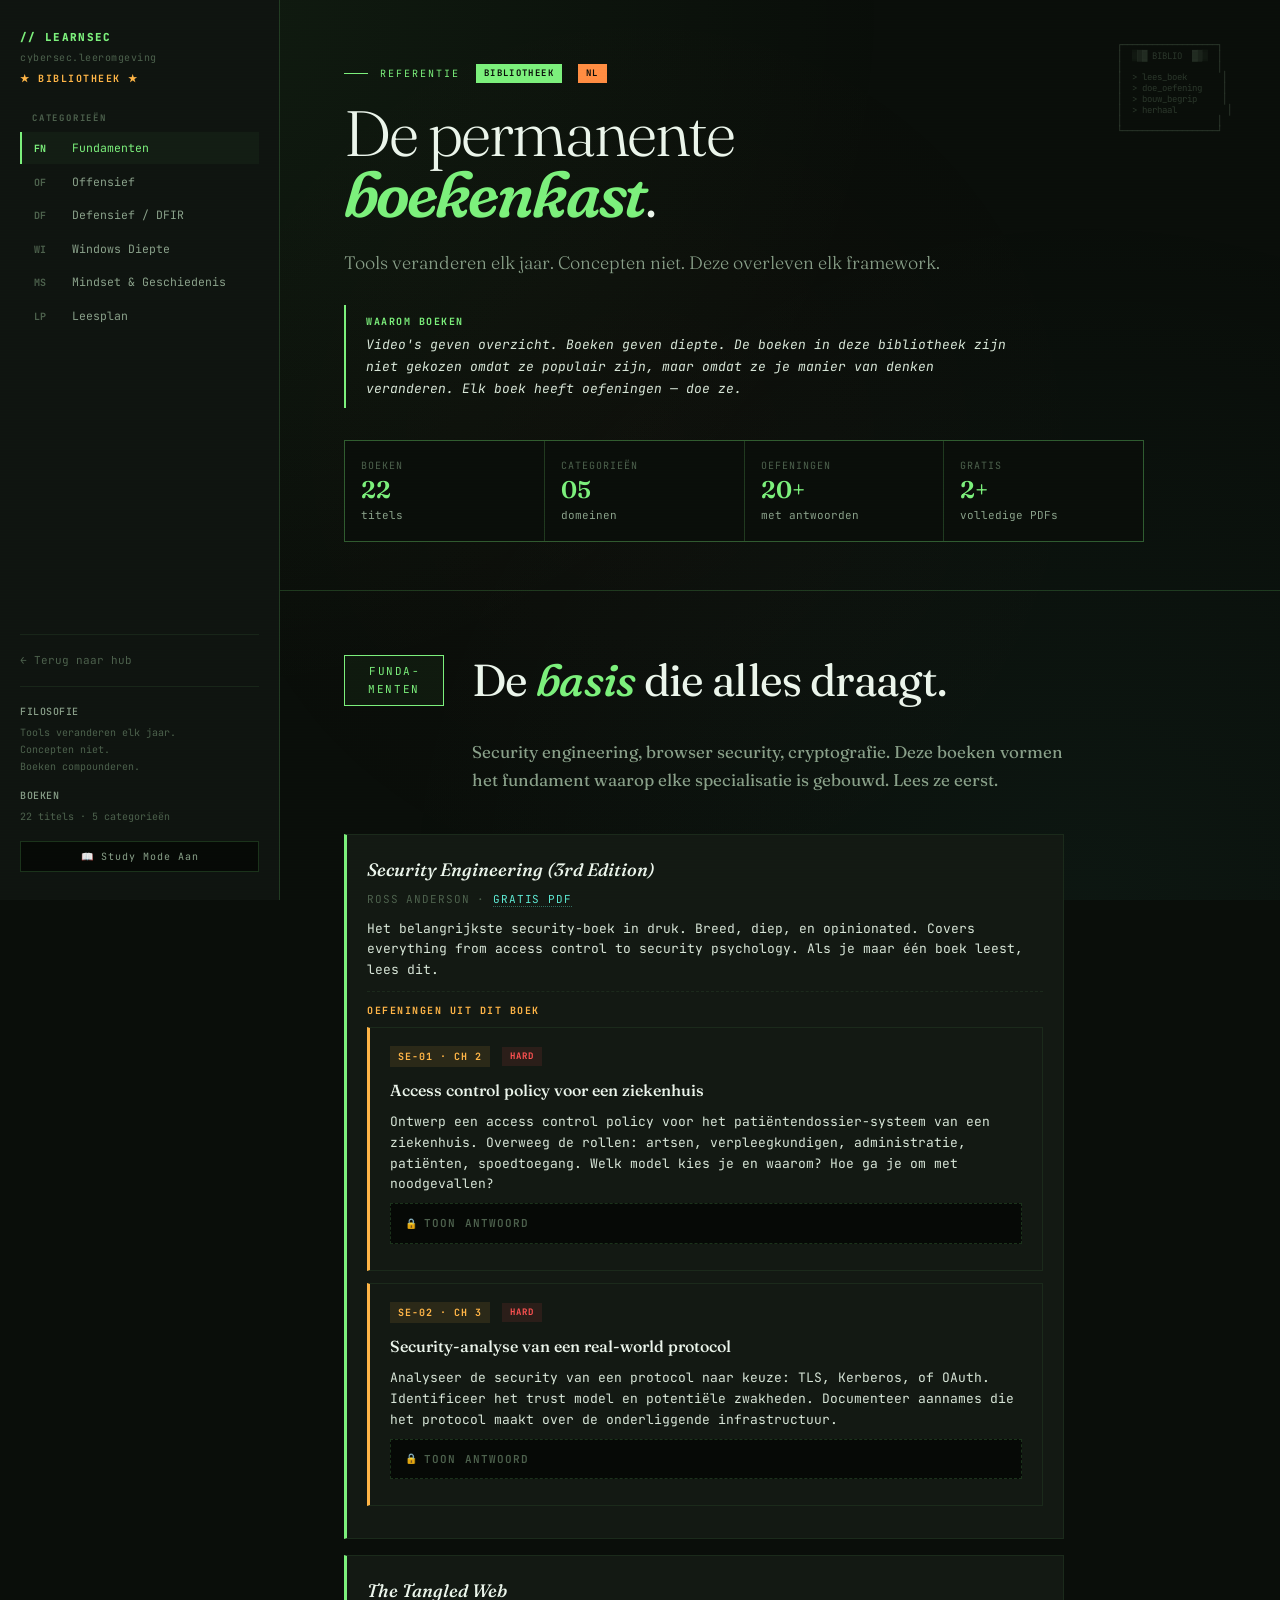
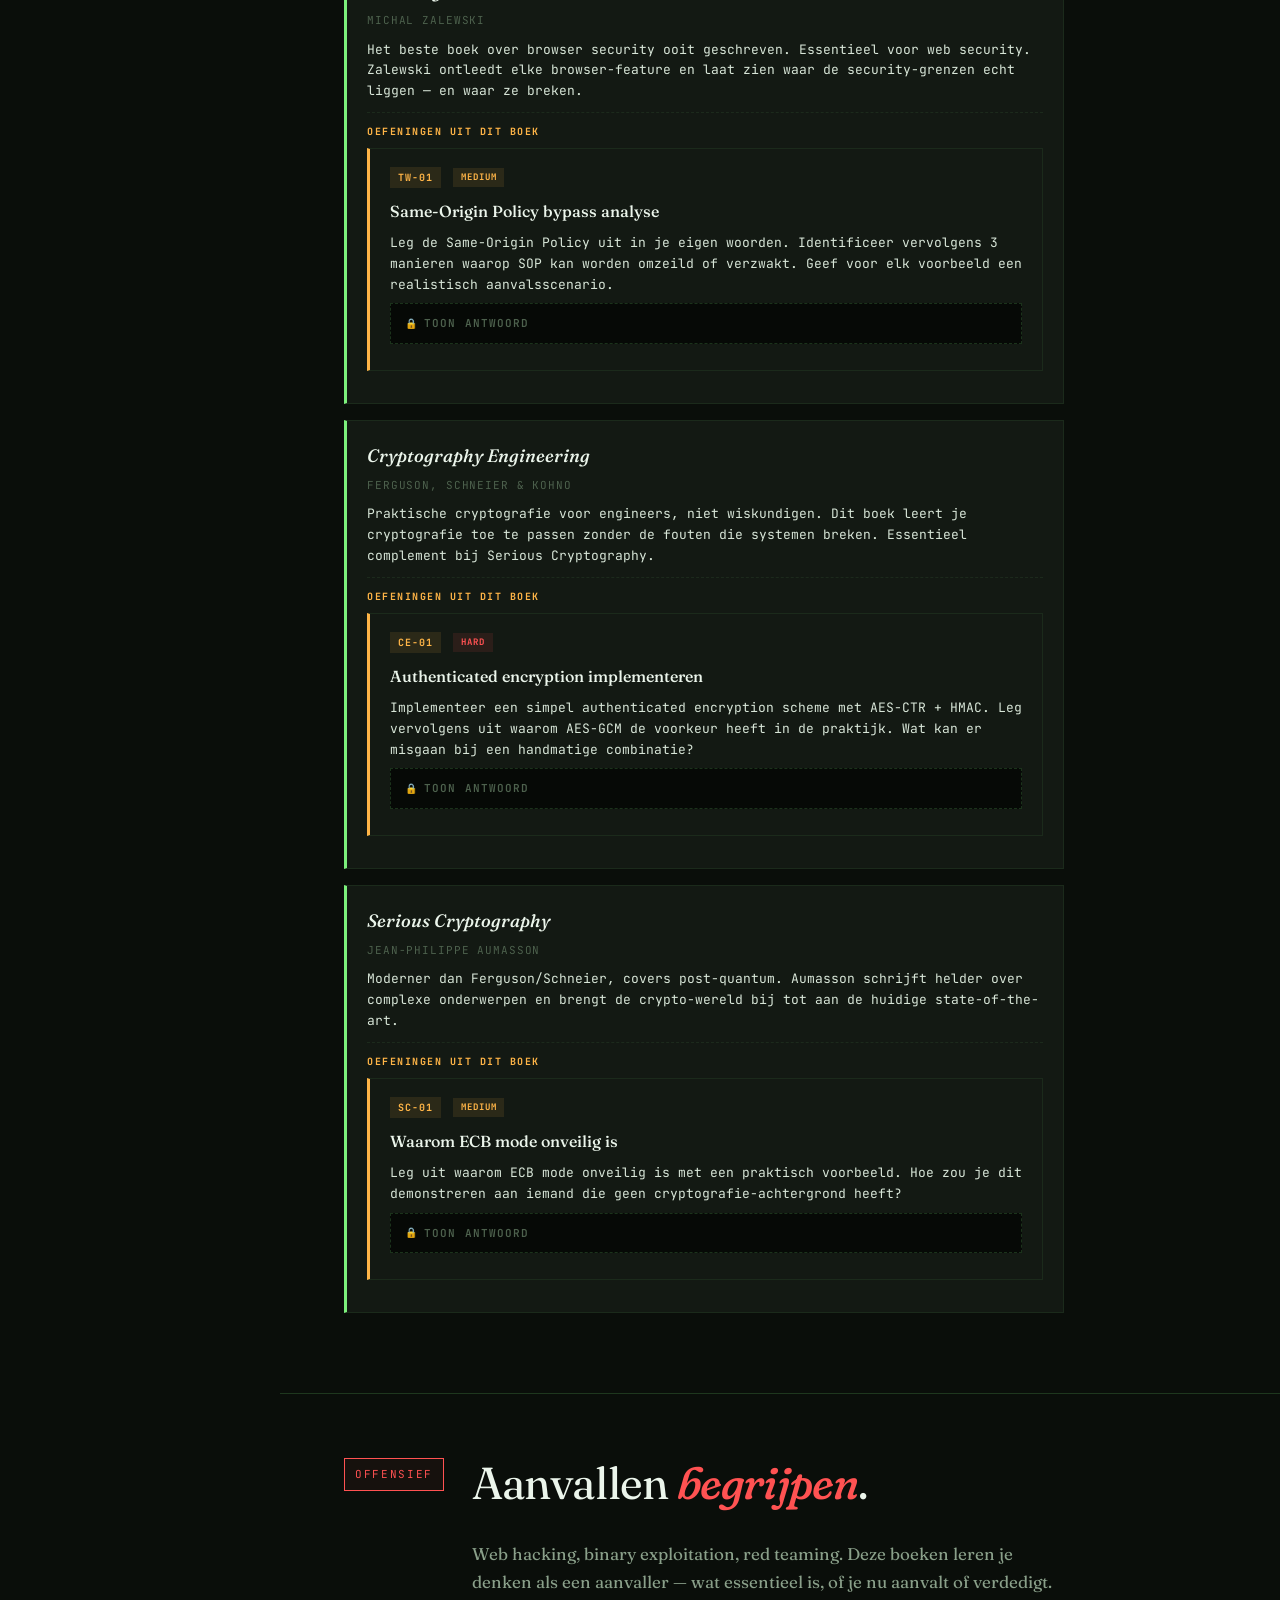
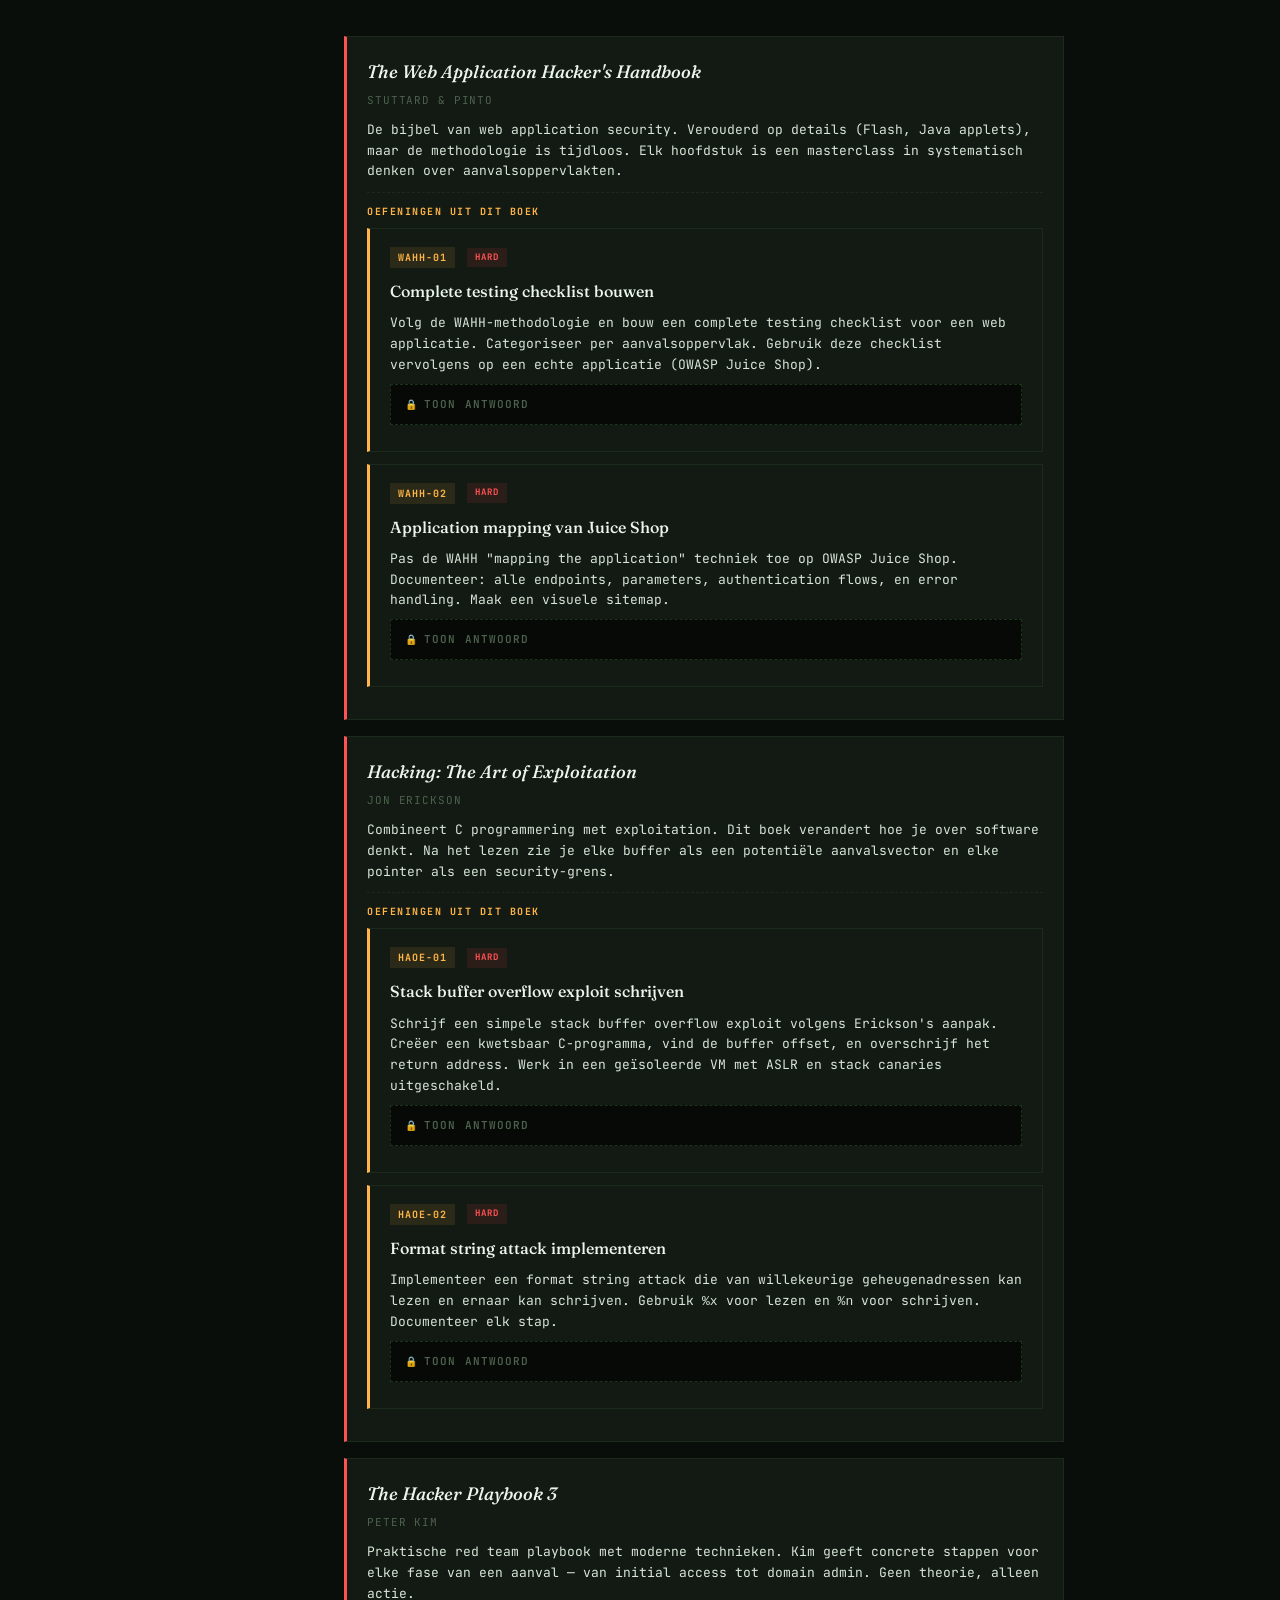
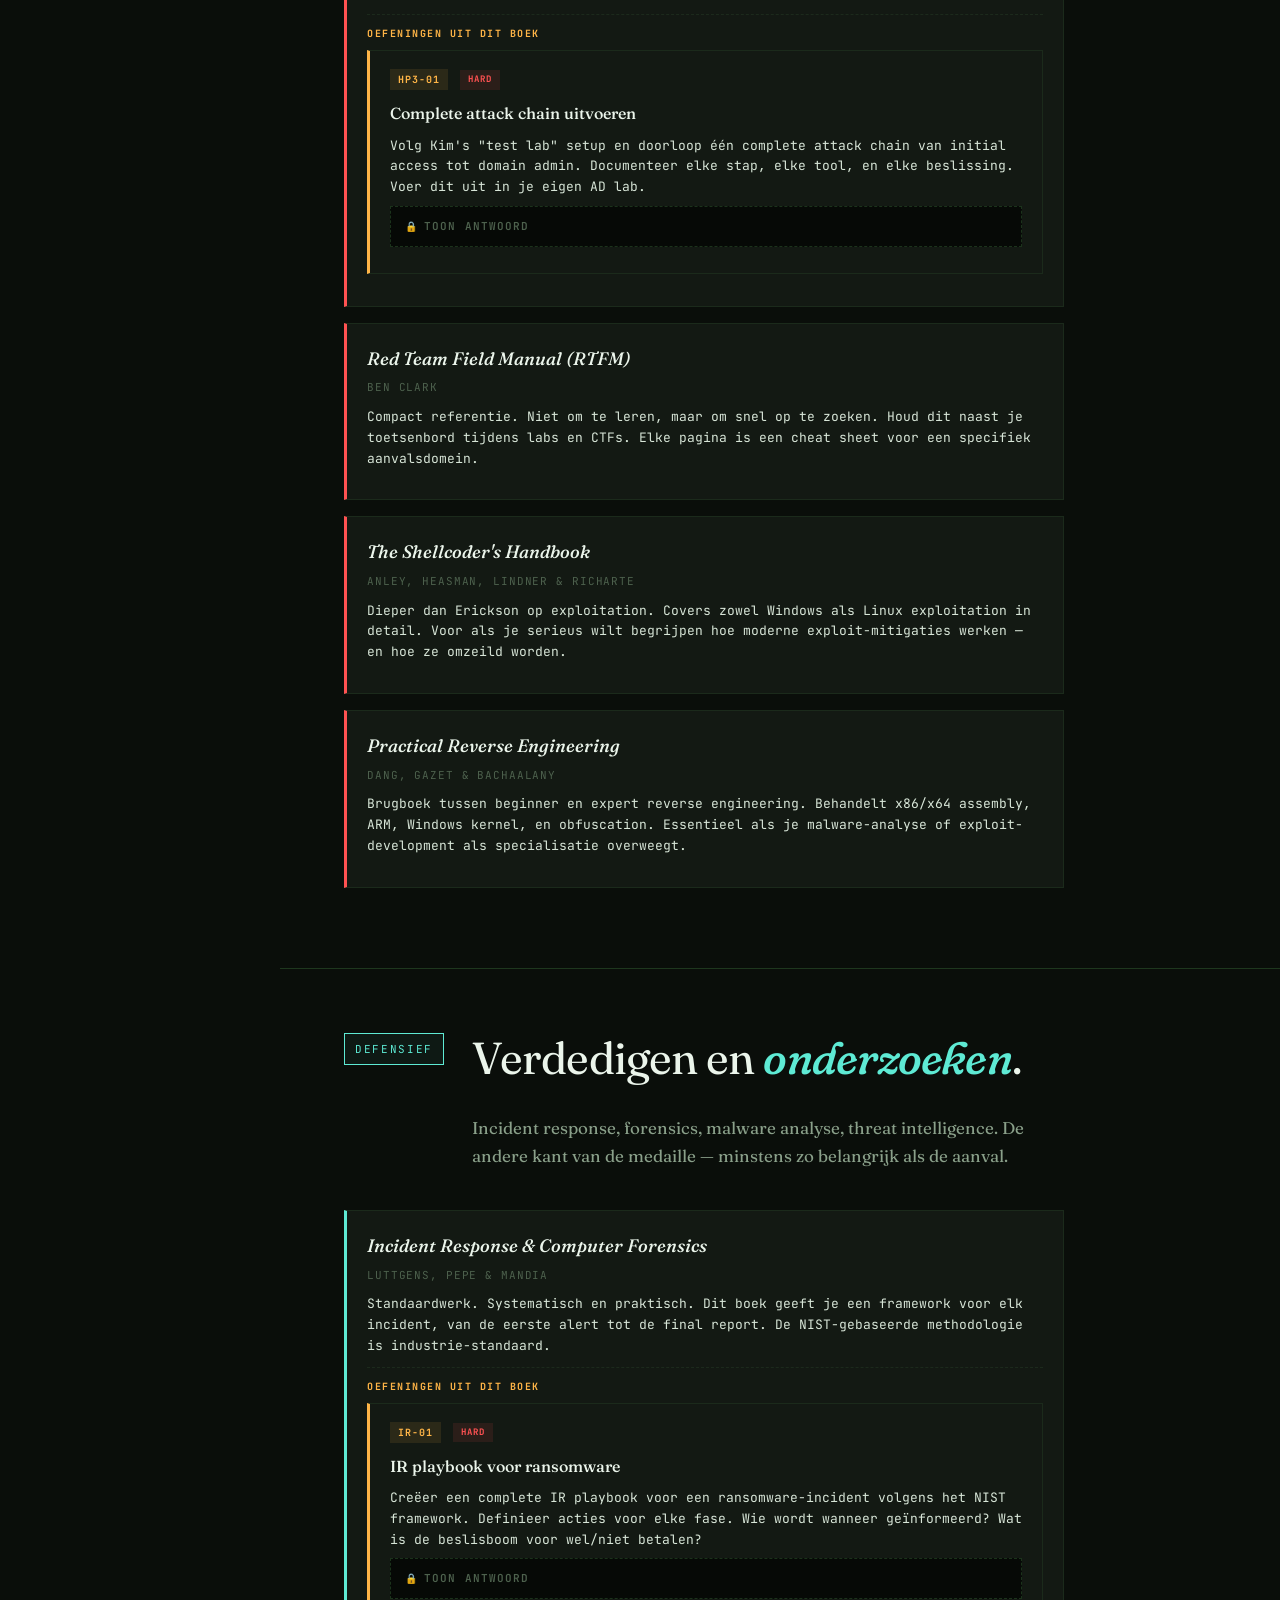
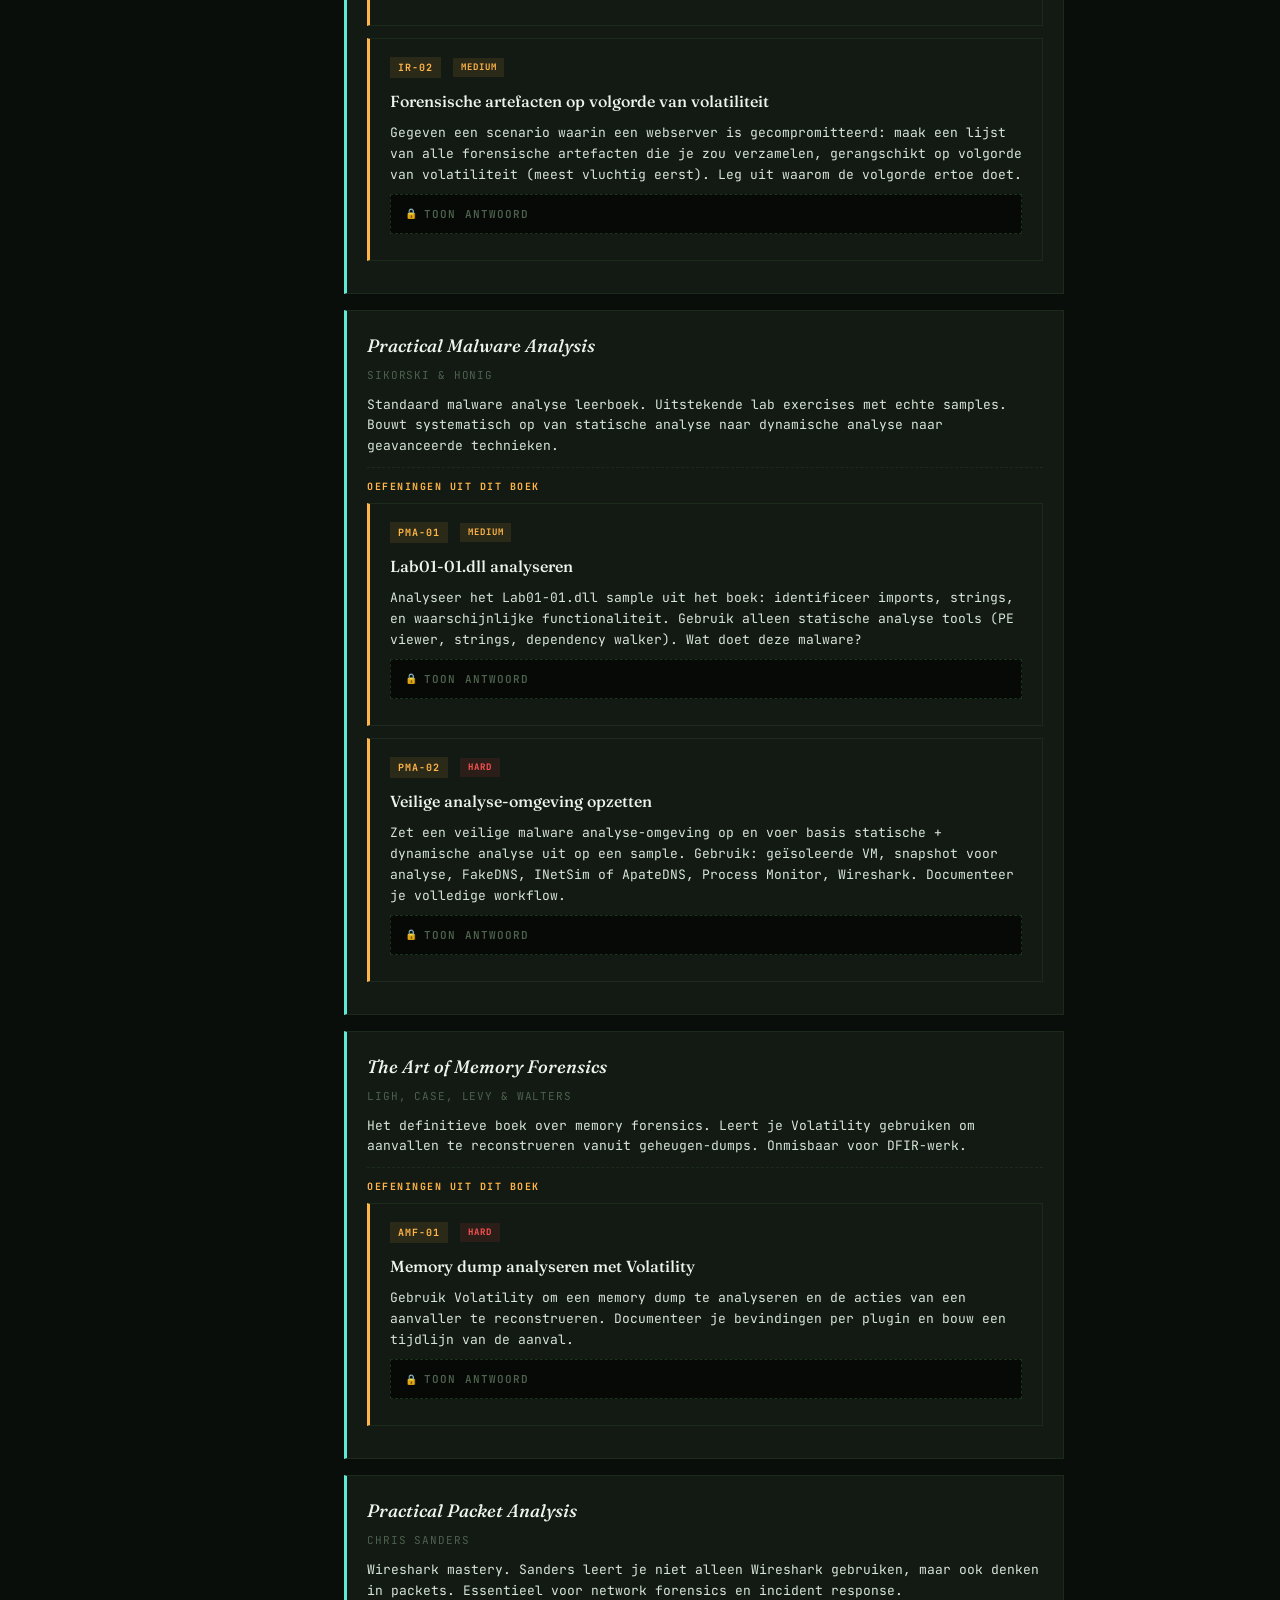
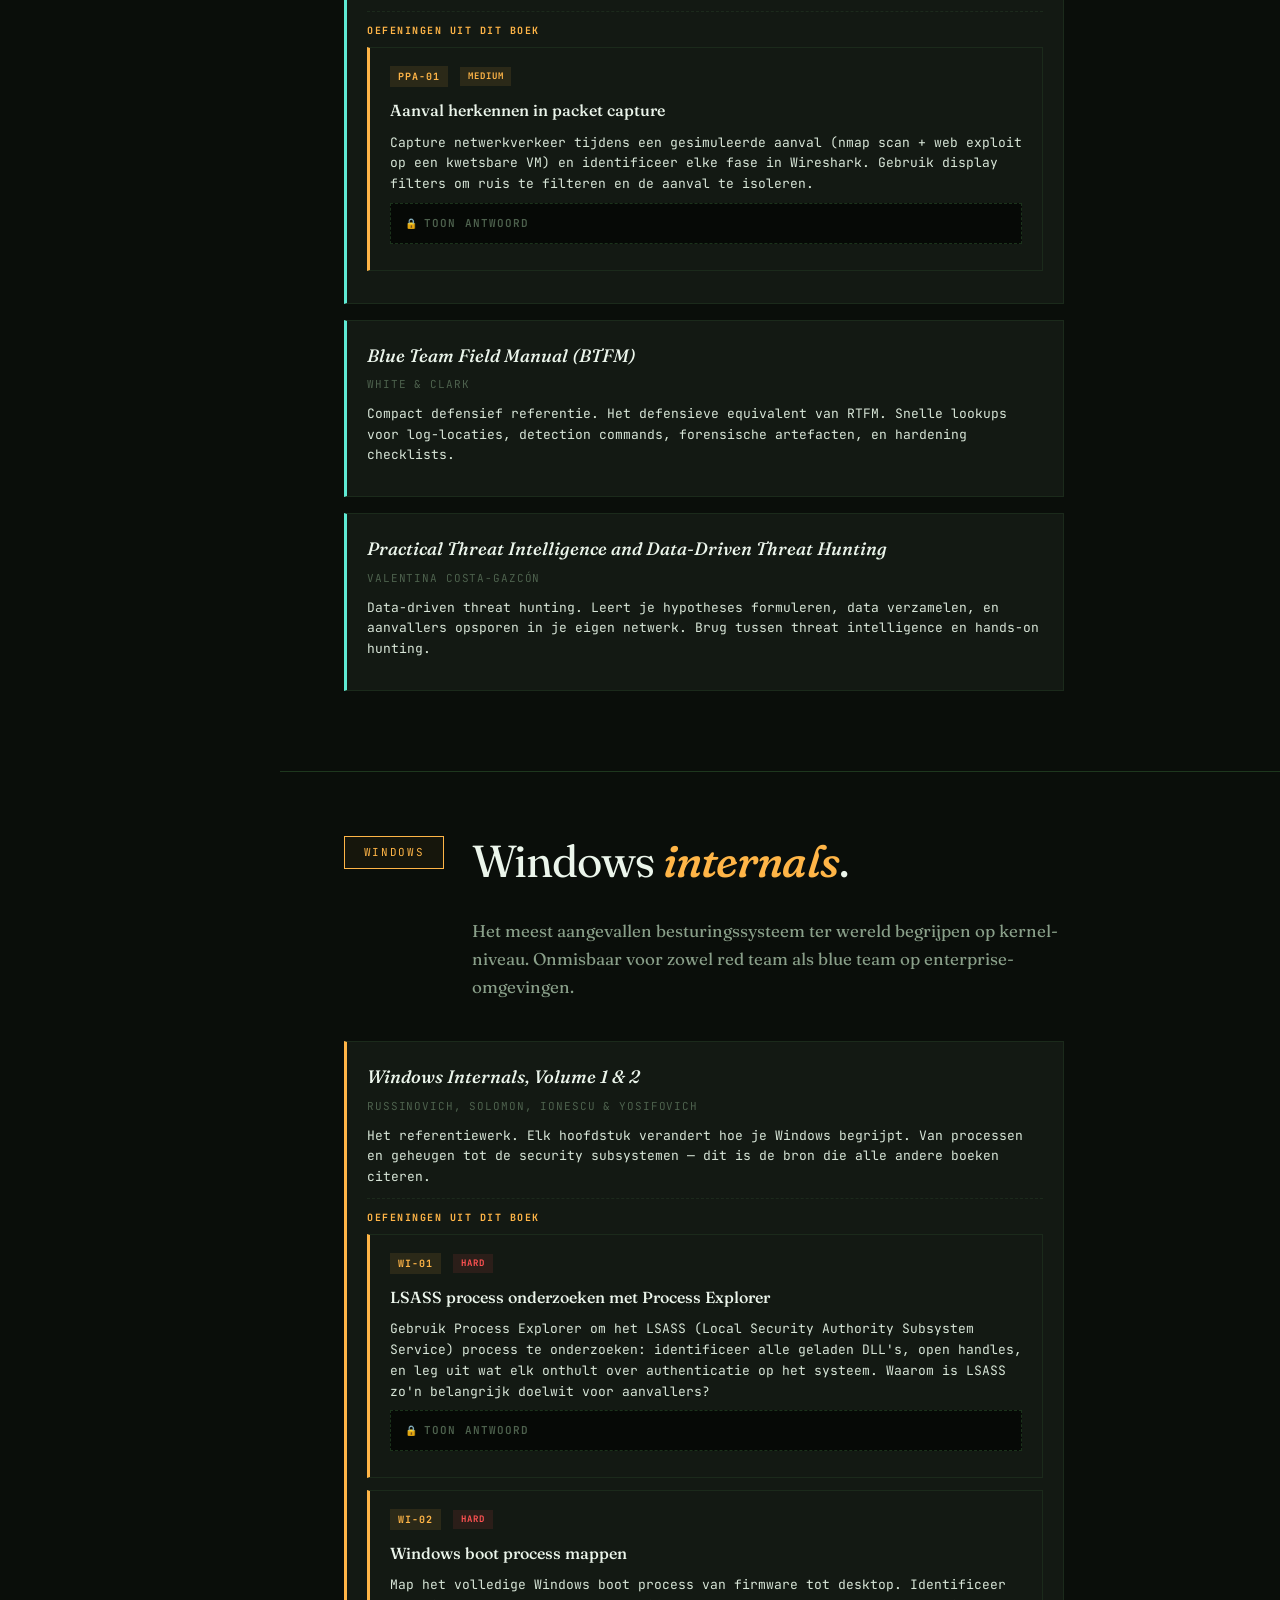
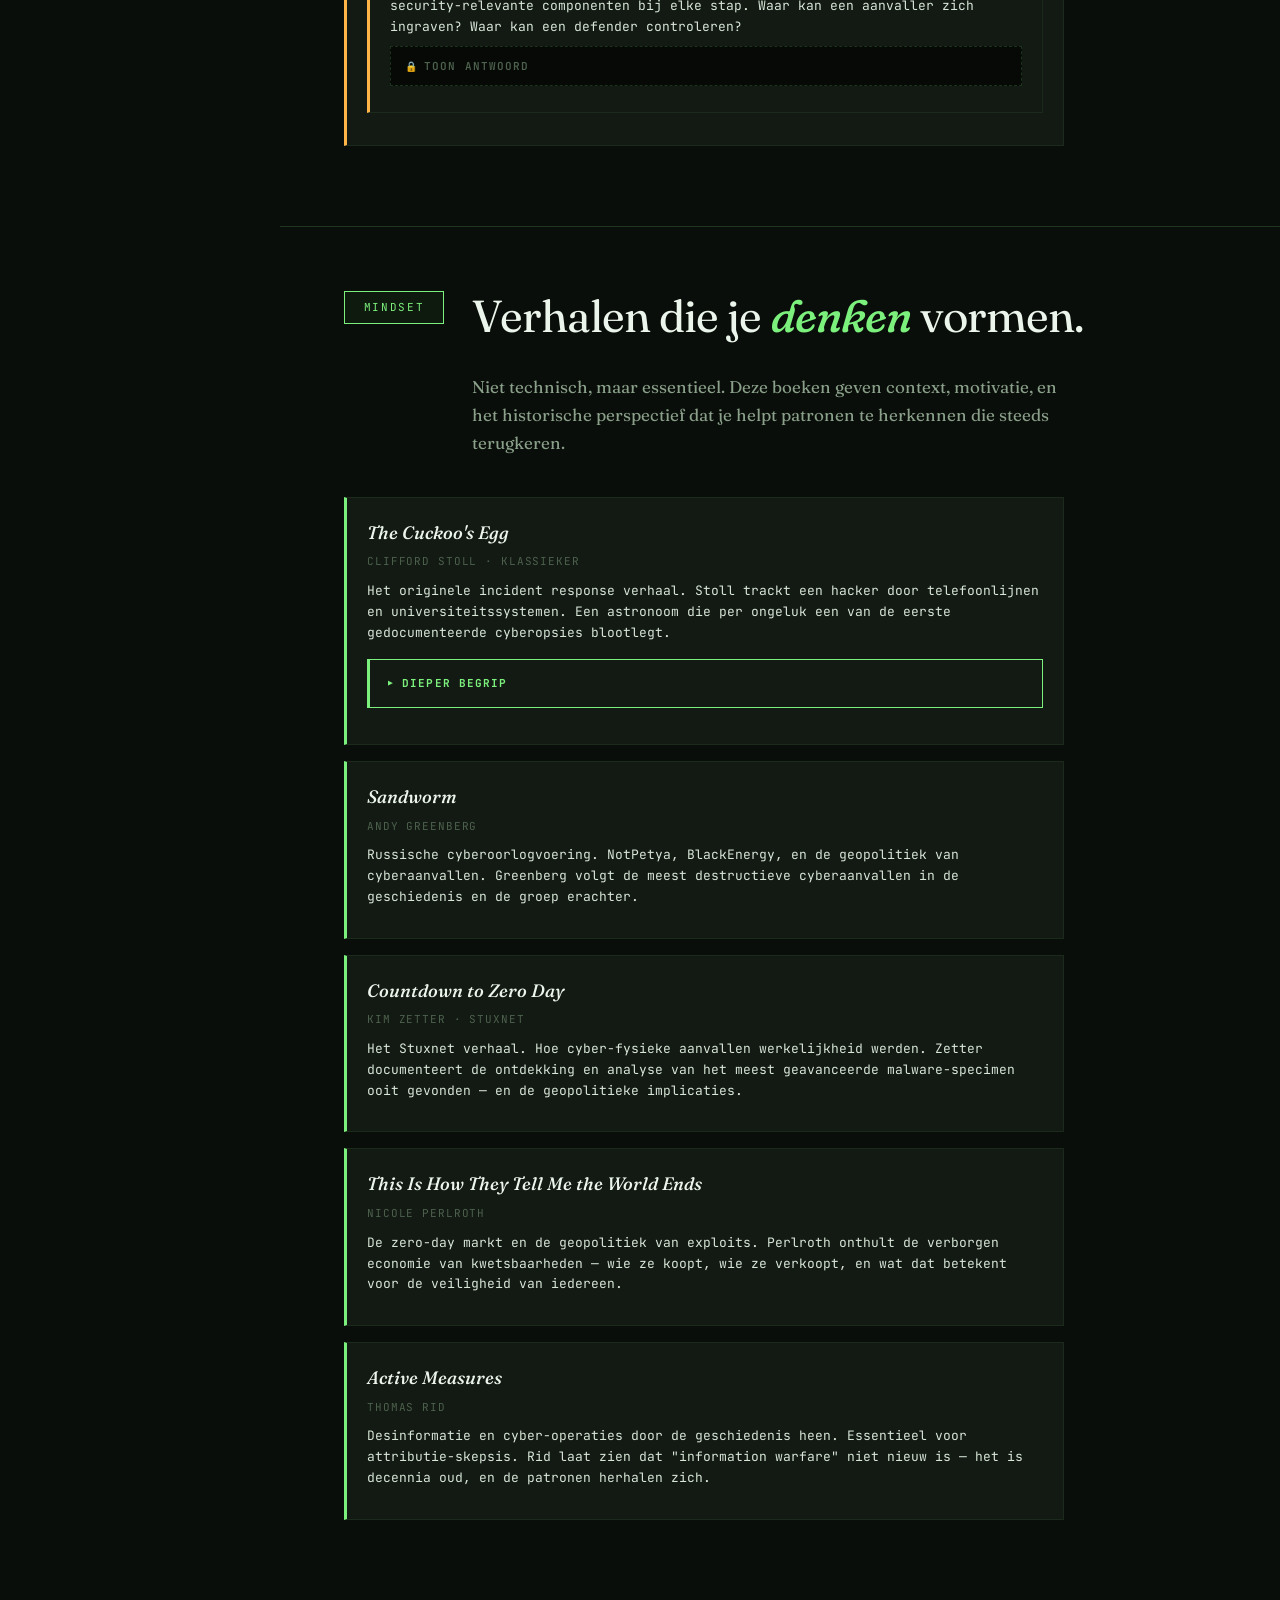
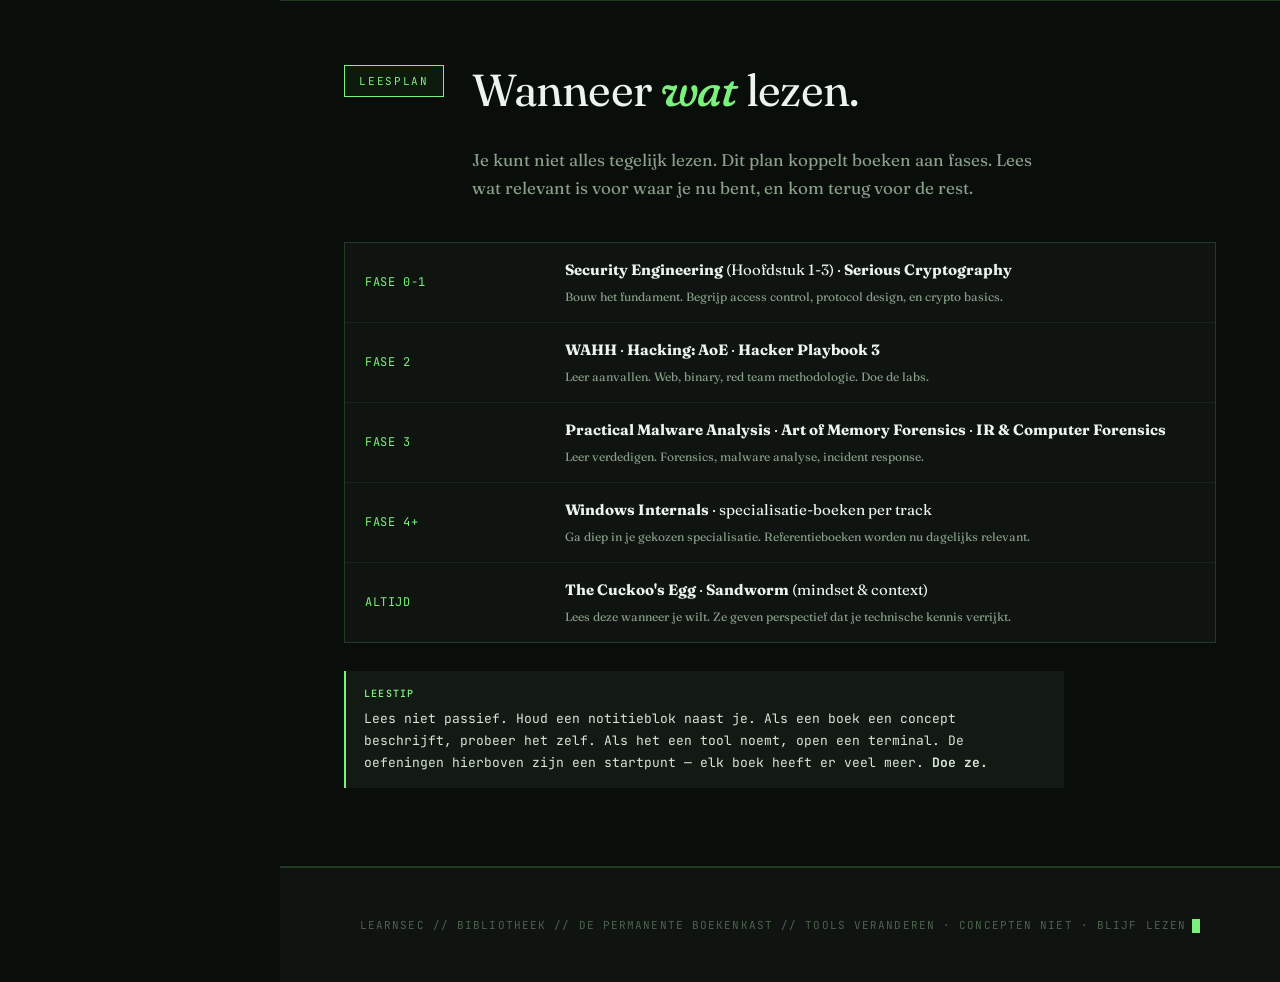
==== commit a59db962: "Add study mode theme and mobile responsive overhaul - New study mode toggle with warm indigo theme, " ====
--- a/pages/bibliotheek.html
+++ b/pages/bibliotheek.html
@@ -9,62 +9,11 @@
 <link rel="preconnect" href="https://fonts.gstatic.com" crossorigin>
 <link href="https://fonts.googleapis.com/css2?family=JetBrains+Mono:wght@300;400;500;700;800&family=Fraunces:opsz,wght,SOFT@9..144,300;9..144,400;9..144,600;9..144,800&display=swap" rel="stylesheet">
 <link rel="stylesheet" href="../css/style.css">
+<script>try{if(localStorage.getItem('learnsec_study_mode')==='on')document.documentElement.setAttribute('data-study','on')}catch(e){}</script>
 <style>
 /* ============================================================
    BIBLIOTHEEK — Supplementary Styles
    ============================================================ */
-
-details.deep-understanding {
-  background: var(--bg-panel);
-  border: 1px solid var(--accent);
-  border-left: 3px solid var(--accent);
-  margin: 16px 0;
-  max-width: 720px;
-}
-details.deep-understanding summary {
-  padding: 14px 18px;
-  cursor: pointer;
-  font-family: var(--mono);
-  font-size: 11px;
-  font-weight: 700;
-  letter-spacing: 0.1em;
-  color: var(--accent);
-  text-transform: uppercase;
-  user-select: none;
-}
-details.deep-understanding summary:hover { background: rgba(124,240,124,0.05); }
-details.deep-understanding[open] summary { border-bottom: 1px solid var(--rule-soft); }
-details.deep-understanding .deep-content {
-  padding: 18px;
-  font-size: 13px;
-  line-height: 1.7;
-  color: var(--ink);
-}
-details.deep-understanding .deep-content p { margin-bottom: 12px; max-width: none; }
-
-details.answer-reveal {
-  background: var(--bg-deep);
-  border: 1px dashed var(--rule);
-  margin: 8px 0;
-  max-width: 720px;
-}
-details.answer-reveal summary {
-  padding: 10px 14px;
-  cursor: pointer;
-  font-size: 11px;
-  color: var(--ink-faint);
-  letter-spacing: 0.1em;
-  font-weight: 600;
-  user-select: none;
-}
-details.answer-reveal summary:hover { color: var(--accent); }
-details.answer-reveal .answer-content {
-  padding: 14px;
-  font-size: 13px;
-  line-height: 1.6;
-  color: var(--ink-dim);
-  border-top: 1px dashed var(--rule-soft);
-}
 
 .book-card-detailed {
   background: var(--bg-panel);
@@ -111,6 +60,9 @@
 </head>
 <body>
 
+<button class="hamburger-btn" aria-label="Menu" aria-expanded="false"><span class="bar"></span><span class="bar"></span><span class="bar"></span></button>
+<div class="sidebar-backdrop"></div>
+
 <div class="frame">
 
   <aside>
@@ -142,6 +94,7 @@
       <strong>BOEKEN</strong>
       22 titels &middot; 5 categorie&euml;n
     </div>
+    <button class="study-toggle-btn" aria-pressed="false">&#128214; Study Mode Aan</button>
   </aside>
 
   <main id="top">
@@ -876,5 +829,6 @@
 </div>
 
 <script src="../js/progress.js"></script>
+<script src="../js/study-mode.js"></script>
 </body>
 </html>
--- a/css/style.css
+++ b/css/style.css
@@ -1400,24 +1400,197 @@
 }
 
 /* ============================================================
+   STUDY MODE THEME
+   ============================================================ */
+
+html[data-study="on"] {
+  --bg: #1a1a2e;
+  --bg-elev: #1e1e34;
+  --bg-panel: #22223a;
+  --bg-deep: #14142a;
+  --bg-card: #1c1c32;
+  --ink: #e8e6e3;
+  --ink-bright: #f5f3f0;
+  --ink-dim: #b0aead;
+  --ink-faint: #6e6d6c;
+  --accent: #88c0ff;
+  --accent-hot: #ff7e7e;
+  --accent-amber: #ffc978;
+  --accent-cyan: #7edcd4;
+  --accent-violet: #c9a4fd;
+  --accent-orange: #ffa36e;
+  --rule: rgba(136, 192, 255, 0.18);
+  --rule-soft: rgba(136, 192, 255, 0.08);
+}
+
+html[data-study="on"] body {
+  font-size: 15px;
+  line-height: 1.85;
+}
+
+/* Disable scanlines, ambient glow, cursor blink in study mode */
+html[data-study="on"] body::before,
+html[data-study="on"] body::after {
+  display: none;
+}
+
+html[data-study="on"] footer .cursor {
+  animation: none;
+  opacity: 0.5;
+}
+
+html[data-study="on"] ::selection {
+  background: var(--accent);
+  color: var(--bg);
+}
+
+/* ============================================================
+   HAMBURGER BUTTON
+   ============================================================ */
+
+.hamburger-btn {
+  display: none;
+  position: fixed;
+  top: 12px;
+  left: 12px;
+  z-index: 1100;
+  width: 44px;
+  height: 44px;
+  background: var(--bg-elev);
+  border: 1px solid var(--rule);
+  color: var(--accent);
+  font-size: 20px;
+  cursor: pointer;
+  align-items: center;
+  justify-content: center;
+  line-height: 1;
+  padding: 0;
+  transition: background var(--transition), border-color var(--transition);
+}
+
+.hamburger-btn:hover {
+  background: var(--bg-panel);
+  border-color: var(--accent);
+}
+
+.hamburger-btn .bar {
+  display: block;
+  width: 20px;
+  height: 2px;
+  background: var(--accent);
+  margin: 4px auto;
+  transition: transform 0.2s ease, opacity 0.2s ease;
+}
+
+.hamburger-btn.is-open .bar:nth-child(1) {
+  transform: translateY(6px) rotate(45deg);
+}
+.hamburger-btn.is-open .bar:nth-child(2) {
+  opacity: 0;
+}
+.hamburger-btn.is-open .bar:nth-child(3) {
+  transform: translateY(-6px) rotate(-45deg);
+}
+
+/* Sidebar backdrop overlay */
+.sidebar-backdrop {
+  display: none;
+  position: fixed;
+  inset: 0;
+  background: rgba(0, 0, 0, 0.6);
+  z-index: 999;
+  opacity: 0;
+  transition: opacity 0.25s ease;
+}
+
+.sidebar-backdrop.active {
+  opacity: 1;
+}
+
+/* ============================================================
+   STUDY TOGGLE BUTTON
+   ============================================================ */
+
+.study-toggle-btn {
+  display: block;
+  width: 100%;
+  margin-top: 16px;
+  padding: 8px 12px;
+  background: var(--bg-deep);
+  border: 1px solid var(--rule);
+  color: var(--ink-dim);
+  font-family: var(--mono);
+  font-size: 10px;
+  letter-spacing: 0.1em;
+  cursor: pointer;
+  transition: all var(--transition);
+  text-align: center;
+}
+
+.study-toggle-btn:hover {
+  color: var(--accent);
+  border-color: var(--accent);
+  background: rgba(124, 240, 124, 0.05);
+}
+
+html[data-study="on"] .study-toggle-btn:hover {
+  background: rgba(136, 192, 255, 0.05);
+}
+
+/* ============================================================
    RESPONSIVE
    ============================================================ */
 
 @media (max-width: 1000px) {
-  .frame { grid-template-columns: 1fr; }
+  .hamburger-btn {
+    display: flex;
+  }
+
+  .sidebar-backdrop {
+    display: block;
+    pointer-events: none;
+  }
+
+  .sidebar-backdrop.active {
+    pointer-events: auto;
+  }
+
+  .frame {
+    grid-template-columns: 1fr;
+  }
 
   aside {
-    position: static;
-    height: auto;
-    padding: 20px;
+    position: fixed;
+    top: 0;
+    left: 0;
+    bottom: 0;
+    width: 280px;
+    height: 100vh;
+    z-index: 1000;
+    transform: translateX(-100%);
+    transition: transform 0.3s ease;
+    padding: 60px 20px 28px;
+    overflow-y: auto;
+  }
+
+  aside.sidebar-open {
+    transform: translateX(0);
+  }
+
+  aside nav {
     flex-direction: column;
+    gap: 2px;
   }
 
-  aside nav { flex-direction: row; flex-wrap: wrap; gap: 4px; }
-  aside nav a { padding: 4px 8px; font-size: 10px; border-left: none; border-bottom: 2px solid transparent; }
-  aside .nav-section-title { width: 100%; }
-
-  .hero { padding: 36px 20px; }
+  aside nav a {
+    min-height: 44px;
+    display: flex;
+    align-items: center;
+    padding: 8px 12px;
+    font-size: 12px;
+  }
+
+  .hero { padding: 60px 20px 36px; }
   .ascii-dec { display: none; }
   .hero-stats { grid-template-columns: repeat(2, 1fr); }
 
@@ -1430,7 +1603,21 @@
   .video-grid { grid-template-columns: 1fr; }
   .phase-grid { grid-template-columns: 1fr; }
   .tracks { grid-template-columns: 1fr; }
+  .books-grid { grid-template-columns: 1fr; }
+  .nl-context-cards { grid-template-columns: 1fr; }
   .timeline .row { grid-template-columns: 140px 1fr; }
+
+  .checklist li input[type="checkbox"] {
+    width: 24px;
+    height: 24px;
+    min-width: 24px;
+  }
+
+  .checklist li input[type="checkbox"]:checked::after {
+    top: 1px;
+    left: 4px;
+    font-size: 15px;
+  }
 
   footer { padding: 28px 20px; }
 }
@@ -1440,4 +1627,33 @@
   .hero .lede { font-size: 15px; }
   .hero-stats { grid-template-columns: 1fr; }
   .timeline .row { grid-template-columns: 1fr; gap: 4px; }
-}
+
+  section { padding: 28px 16px; }
+  .hero { padding: 56px 16px 28px; }
+
+  .exercise { padding: 14px 16px; }
+  .callout { padding: 12px 14px; }
+
+  .module .body h3 { font-size: 20px; }
+  .section-head h2 { font-size: 26px; }
+}
+
+@media (max-width: 480px) {
+  body { font-size: 13px; }
+
+  .hero h1 { font-size: 26px; }
+  .hero .lede { font-size: 14px; }
+  .hero .philosophy { font-size: 12px; }
+  .hero-stats .stat .v { font-size: 20px; }
+  .hero-stats .stat .k { font-size: 9px; }
+
+  section { padding: 24px 12px; }
+  .hero { padding: 52px 12px 24px; }
+
+  .module .body h3 { font-size: 18px; }
+  .section-head h2 { font-size: 22px; }
+
+  footer { padding: 20px 12px; font-size: 10px; }
+
+  html[data-study="on"] body { font-size: 14px; }
+}
